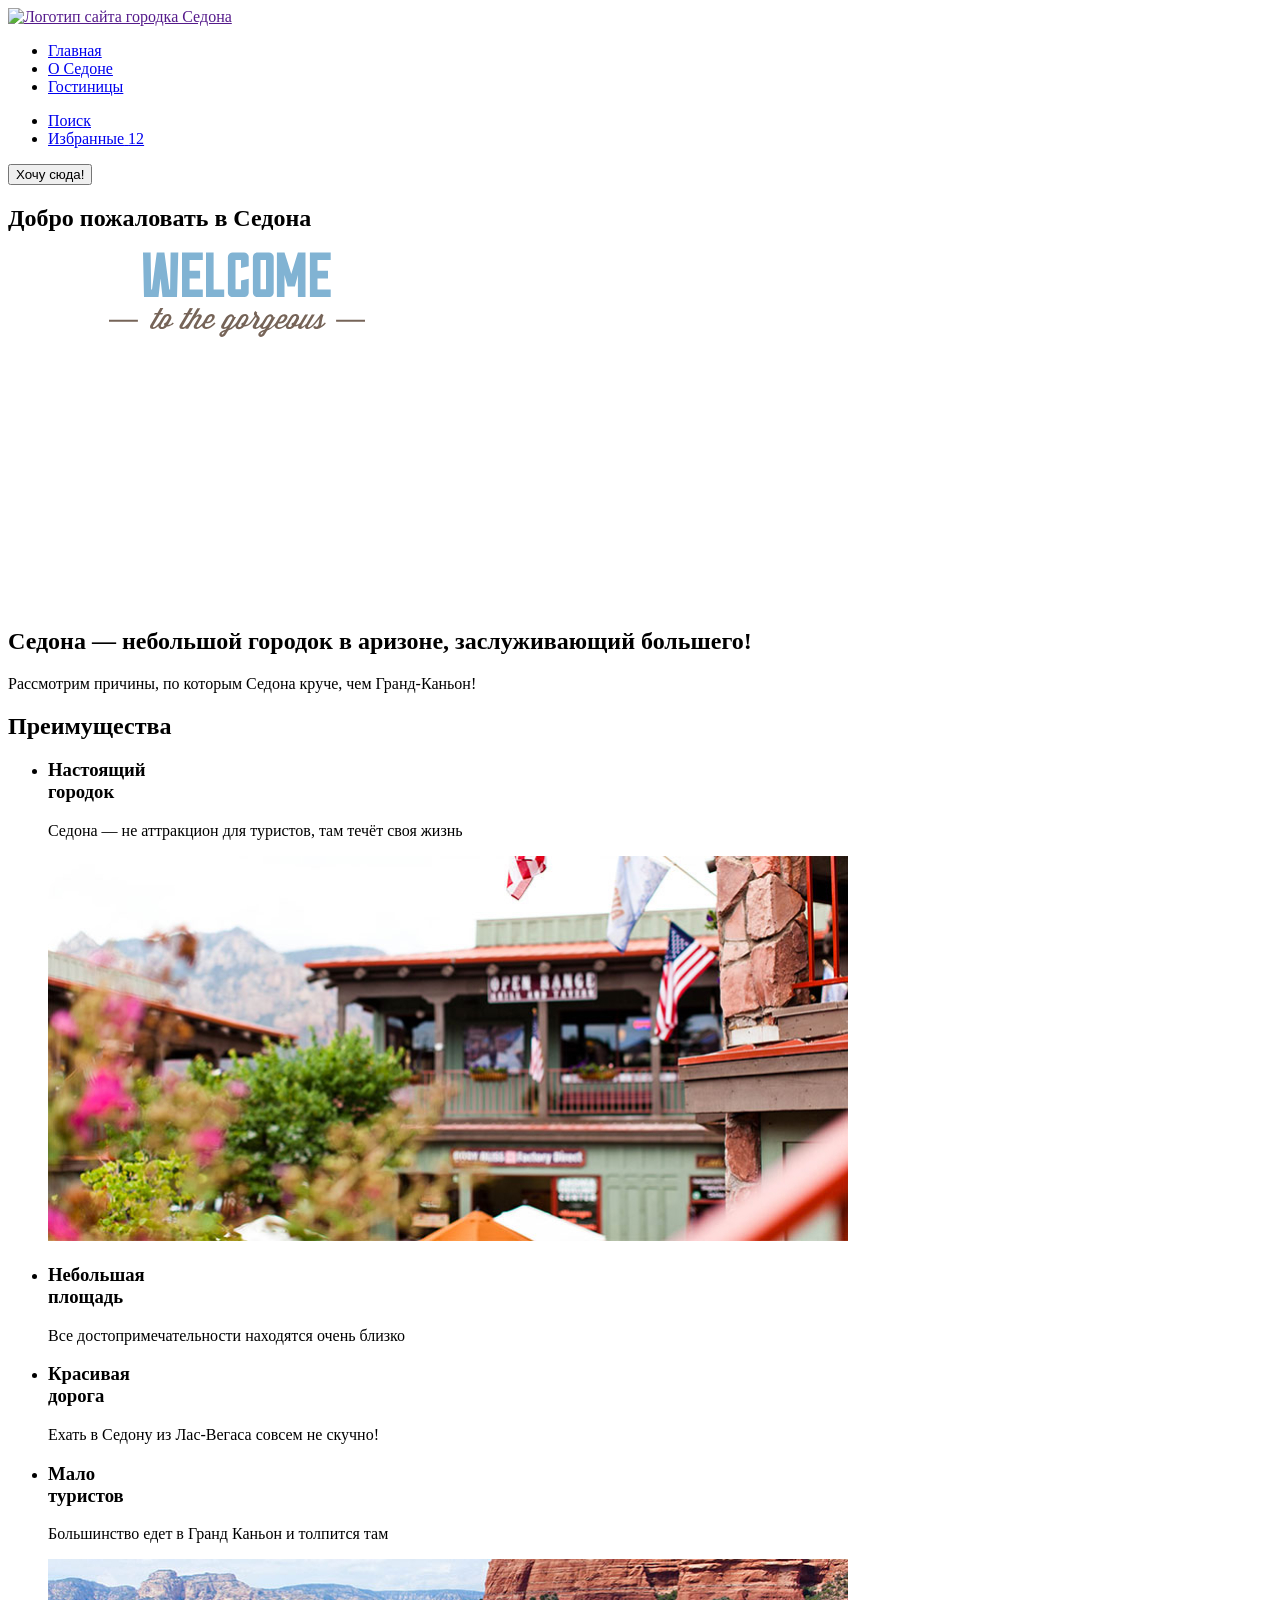
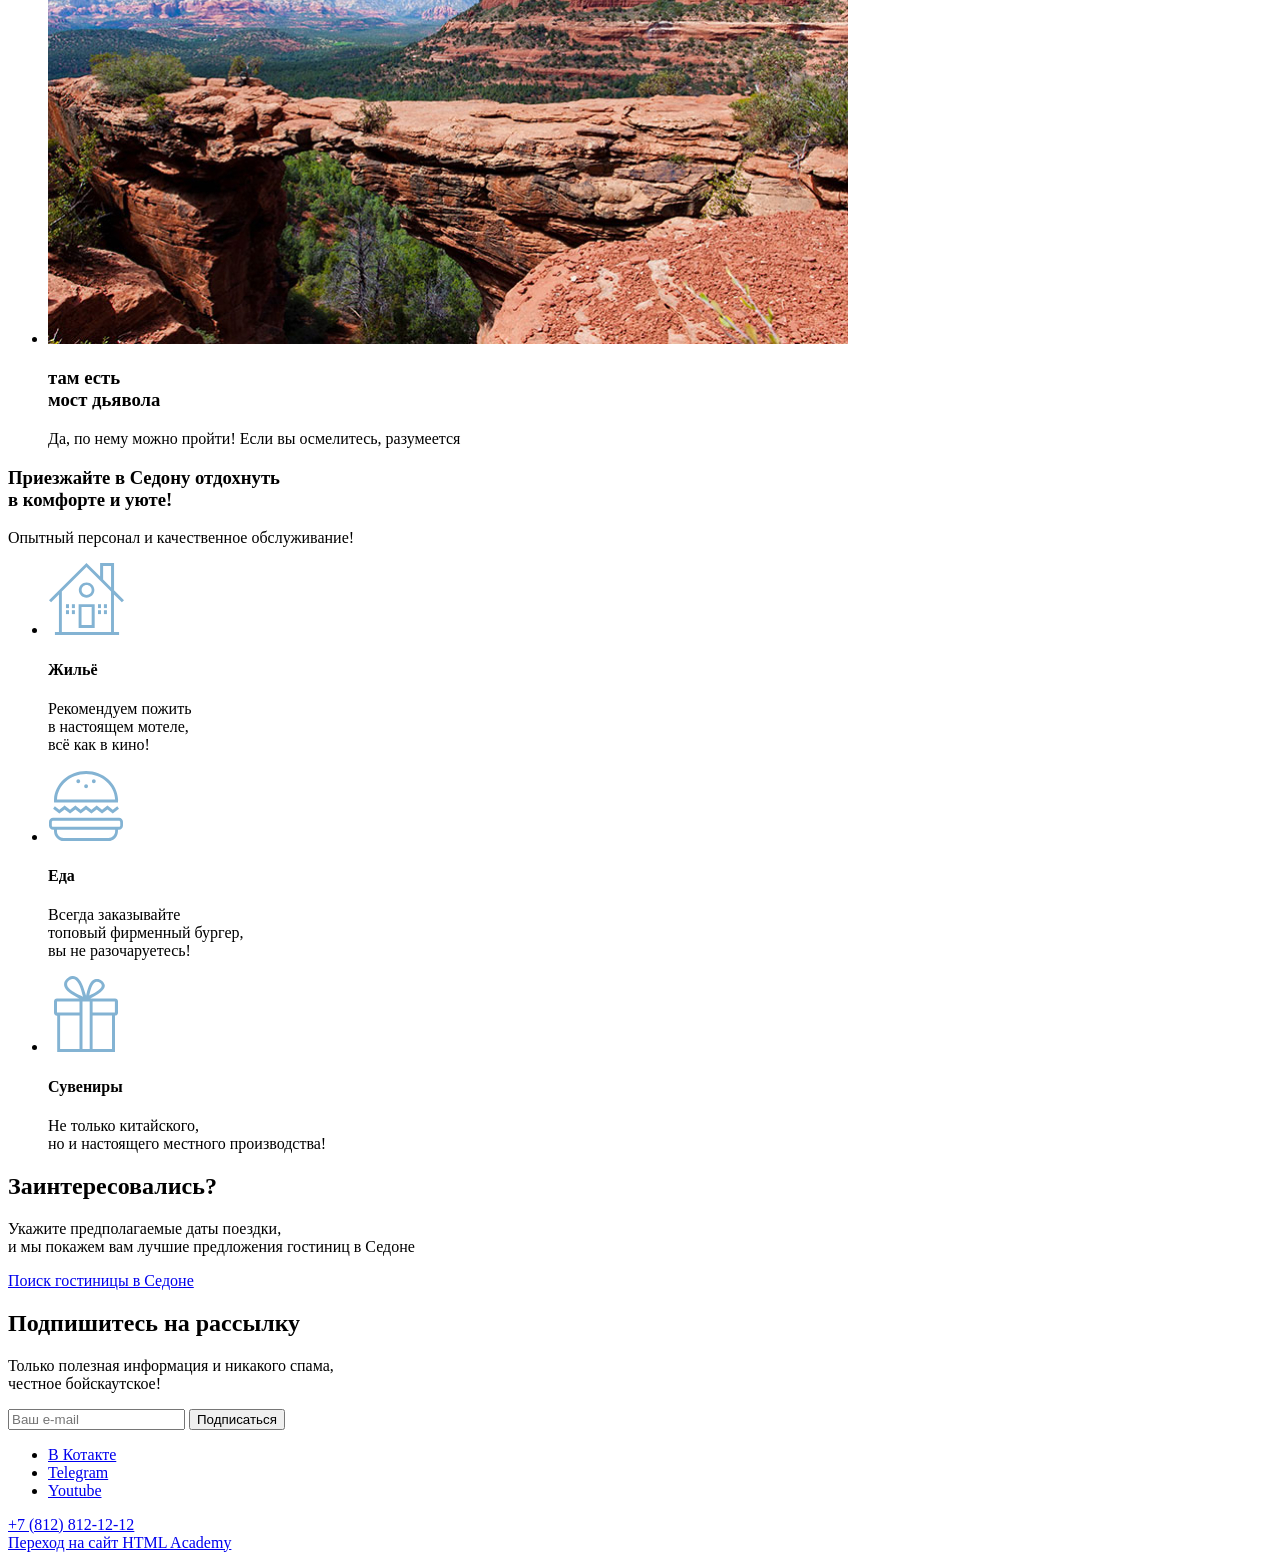
==== index.html @ 767f27ad "Добавление изображений" ====
<!DOCTYPE html>
<html lang="ru">
  <head>
    <meta charset="utf-8">
    <title>HTML Academy: Седона</title>
  </head>
  <body>
    <header class="page-header">
      <nav class="navigation">
        <a class="page-header-logo" href=""><img src="./index.html"  width="140" height="70" alt="Логотип сайта городка Седона"></a>
        <ul class="navigation-list">
          <li class="navigation-item"><a class="navigation-link navigation-link-current" href="./index.html">Главная</a></li>
          <li class="navigation-item"><a class="navigation-link" href="#">О Cедоне</a></li>
          <li class="navigation-item"><a class="navigation-link" href="./catalog.html">Гостиницы</a></li>
        </ul>
      </nav>
      <nav class="navigation_user">
        <ul class="navigation_user_list">
          <li class="navigation_user_item">
            <a class="navigation-link-user" href="#">
              <span class="visually-hidden">Поиск</span>
            </a>
          </li>
          <li class="navigation_user_item">
            <a class="navigation-link-user" href="#">
              <span class="visually-hidden">Избранные</span>
              <span class="favourite-number">12</span>
            </a>
          </li>
        </ul>
        <button class="button-desired" type="button">Хочу сюда!</button>
      </nav>
    </header>

    <main class="main-index">
      <section>
        <div class="hero">
          <h1 class="visually-hidden">Добро пожаловать в Седона</h1>
          <img class="logo" src="./images/svg/welcome.svg" width="458" height="352" alt="приветствие сайта Седона">
        </div>
        <div class="advantages-block">
          <h2 class="header-block">Седона — небольшой городок в аризоне, заслуживающий большего!</h2>
          <p class="description-block description-color">Рассмотрим причины, по которым Седона круче, чем Гранд-Каньон!</p>
        </div>
      </section>

      <section class="advantages">
        <h2 class="visually-hidden">Преимущества</h2>
        <ul class="advantages-list">
          <li class="advantages-item pictures">
            <div class="advantages-text">
              <h3 class="advantages-heading">Настоящий<br> городок</h3>
              <p class="description">Седона — не аттракцион для туристов, там течёт своя жизнь</p>
            </div>
            <img class="advantages-img" src="./images/streets.jpg" width="800" height="385" alt="Фото улицы города Седона">
          </li>
          <li class="advantages-item">
            <h3 class="advantages-heading">Небольшая<br> площадь</h3>
            <p class="description description-color">Все достопримечательности находятся очень близко</p>
          </li>
          <li class="advantages-item light-blue">
            <h3 class="advantages-heading">Красивая<br> дорога</h3>
            <p class="description description-color">Ехать в Седону из Лас-Вегаса совсем не скучно!</p>
          </li>
          <li class="advantages-item">
            <h3 class="advantages-heading">Мало <br>туристов</h3>
            <p class="description description-color">Большинство едет в Гранд Каньон и толпится там</p>
          </li>
          <li class="advantages-item pictures">
            <img class = "advantages-img" src="./images/devil's_Bridge.jpg" width="800" height="385" alt="Фото вида природы">
            <div class="advantages-text">
              <h3 class="advantages-heading">там есть<br> мост дьявола</h3>
              <p class="description">Да, по нему можно пройти! Если вы осмелитесь, разумеется</p>
            </div>
          </li>
        </ul>
      </section>

      <section class="advantages-welcome">
        <h3 class="header-block-two">Приезжайте в Cедону отдохнуть<br> в комфорте и уюте!</h3>
        <p class="description-block">Опытный персонал и качественное обслуживание!</p>
      </section>

      <section class="service">
        <ul class="service-list">
          <li class="service-item light-blue">
            <div class="service-block">
              <img src="images/svg/house.svg" alt="Иконка дома">
              <h4 class="service-heading">Жильё</h4>
              <p class="description">Рекомендуем пожить<br> в настоящем мотеле,<br> всё как в кино!</p>
            </div>
            </li>
          <li class="service-item">
            <div class="service-block">
              <img src="images/svg/food.svg" alt="Иконка пищи">
              <h4 class="service-heading">Еда</h4>
              <p class="description">Всегда заказывайте<br> топовый фирменный бургер,<br> вы не разочаруетесь!</p>
            </div>
          </li>
          <li class="service-item light-blue">
            <div class="service-block">
              <img src="images/svg/gift.svg" alt="Иконка сувениров">
              <h4 class="service-heading">Сувениры</h4>
              <p class="description">Не только китайского,<br> но и настоящего местного производства!</p>
            </div>
          </li>
        </ul>
      </section>

      <section class="interested">
        <h2 class="header-block-two">Заинтересовались?</h2>
        <p class="description-block">Укажите предполагаемые даты поездки,<br> и мы покажем вам лучшие предложения гостиниц в
          Седоне</p>
        <a class="button-search" href="#">Поиск гостиницы в Седоне</a>
      </section>

      <section class="subscribe sub-img">
        <div class="subscribe-block">
          <h2 class="header-block-two">Подпишитесь на рассылку</h2>
          <p class="description-block">Только полезная информация и никакого спама,<br> честное бойскаутское!</p>
          <form class="subscribe-form" action="#" method="post">
            <input class="subscribe-field" type="email" placeholder="Ваш e-mail">
            <button class="subscribe-button" type="submit">Подписаться</button>
          </form>
        </div>
      </section>
    </main>

    <footer class="main-footer">
      <div class="social-container">
        <ul class="social-list">
          <li class="social-item">
            <a class="social-link" href="https://vk.com/htmlacademy" target="_blank"
              title="Группа вконтакте htmlacademy">
              <span class="visually-hidden">В Котакте</span>
              <!-- <img src="./images/svg/social-vk.svg" alt="vk-icon"> -->
            </a>
          </li>

          <li class="social-item">
            <a class="social-link" href="https://t.me/htmlacademy " target="_blank" title="Телеграм канал htmlacademy">
              <span class="visually-hidden">Telegram</span>
              <!-- <img src="./images/svg/social-telegram.svg" alt="tg-icon"> -->
            </a>
          </li>

          <li class="social-item">
            <a class="social-link" href="https://www.youtube.com/user/htmlacademyru" target="_blank"
              title="Ютуб канал htmlacademy">
              <span class="visually-hidden">Youtube</span>
              <!-- <img src="./images/svg/social-youtube.svg" alt="yt-icon"> -->
            </a>
          </li>
        </ul>

        <div class="footer-contact-number">
          <a href="tel:88128121212" class="footer-number">+7 (812) 812-12-12</a>
        </div>

        <div class="footer-contact-logo">
          <a class="page-footer-contact-logo-htmlacademy" href="https://htmlacademy.ru/">
            <!-- <img class="contact-logo" src="./images/svg/htmlacademy.svg" width="115" height="33" alt="Логотип htmlacademy"> -->
            <span class="visually-hidden">Переход на сайт HTML Academy</span>
          </a>
        </div>
      </div>
    </footer>

  </body>
</html>
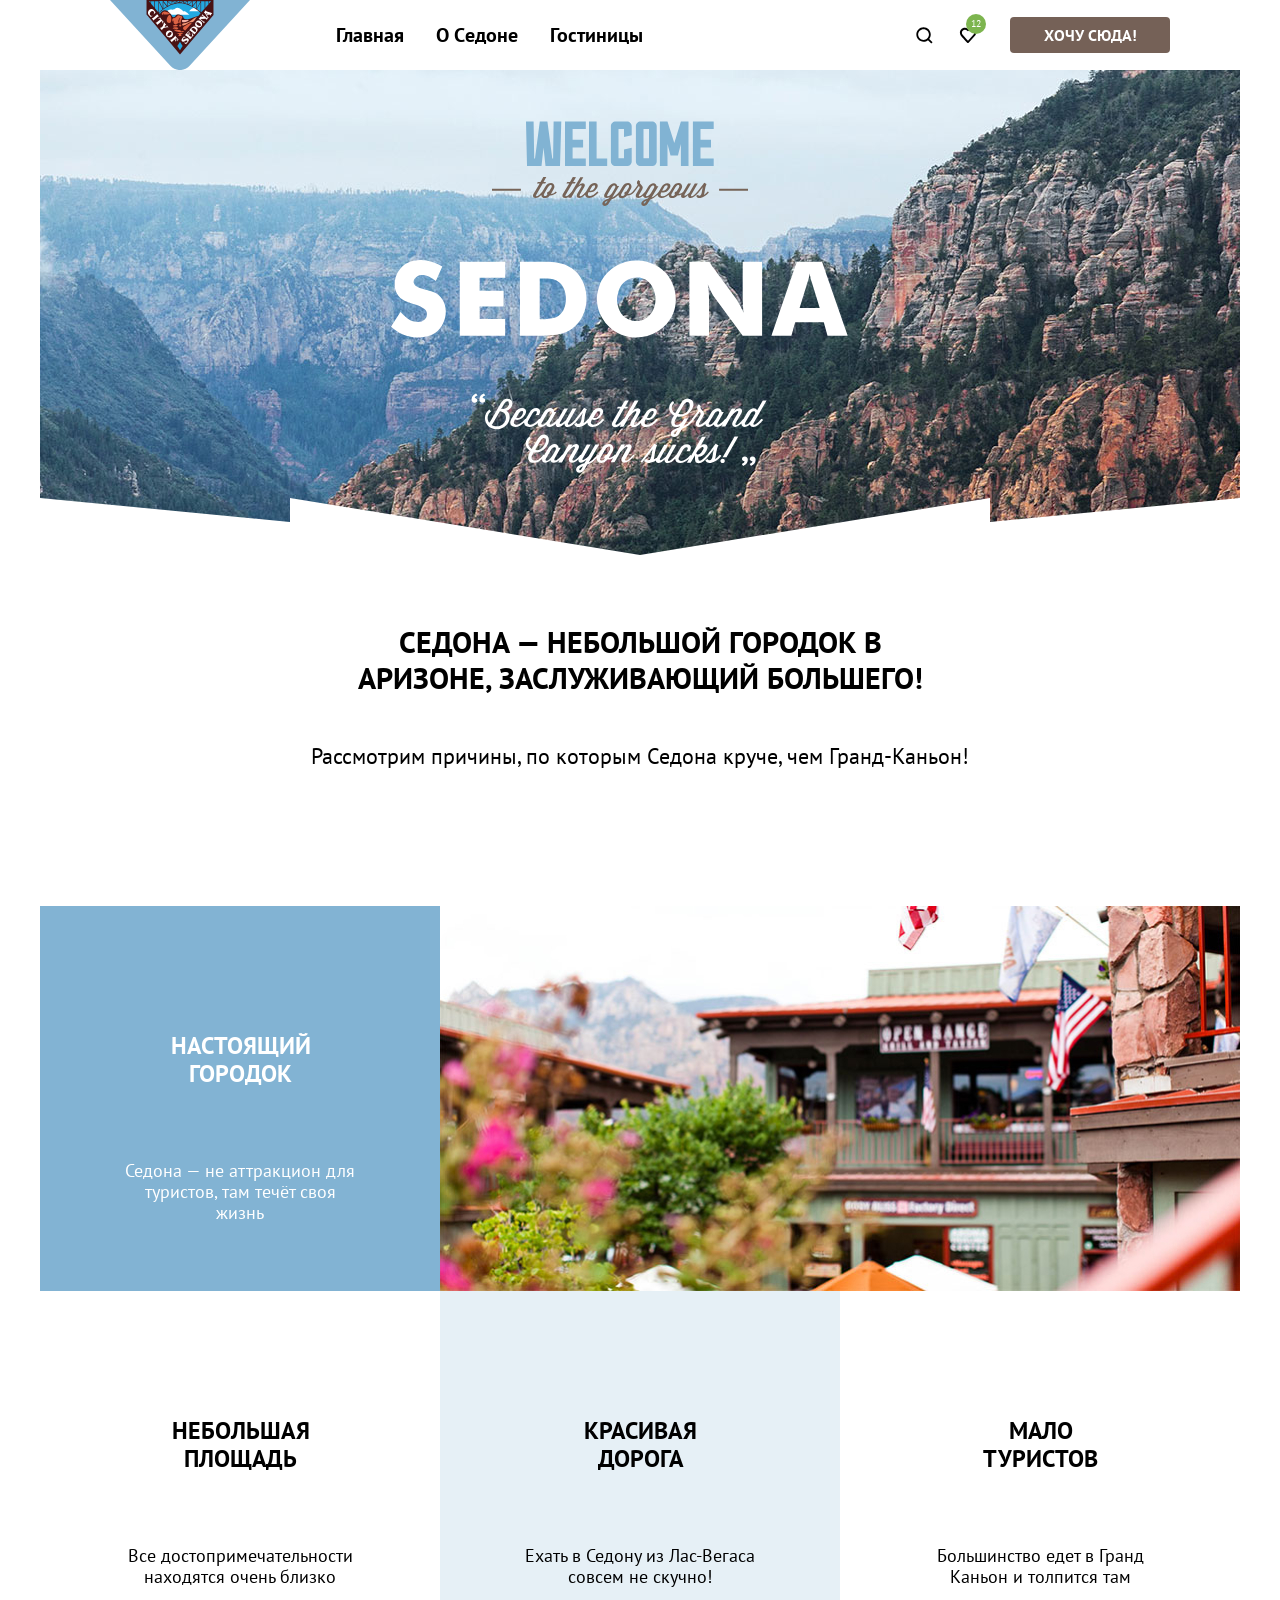
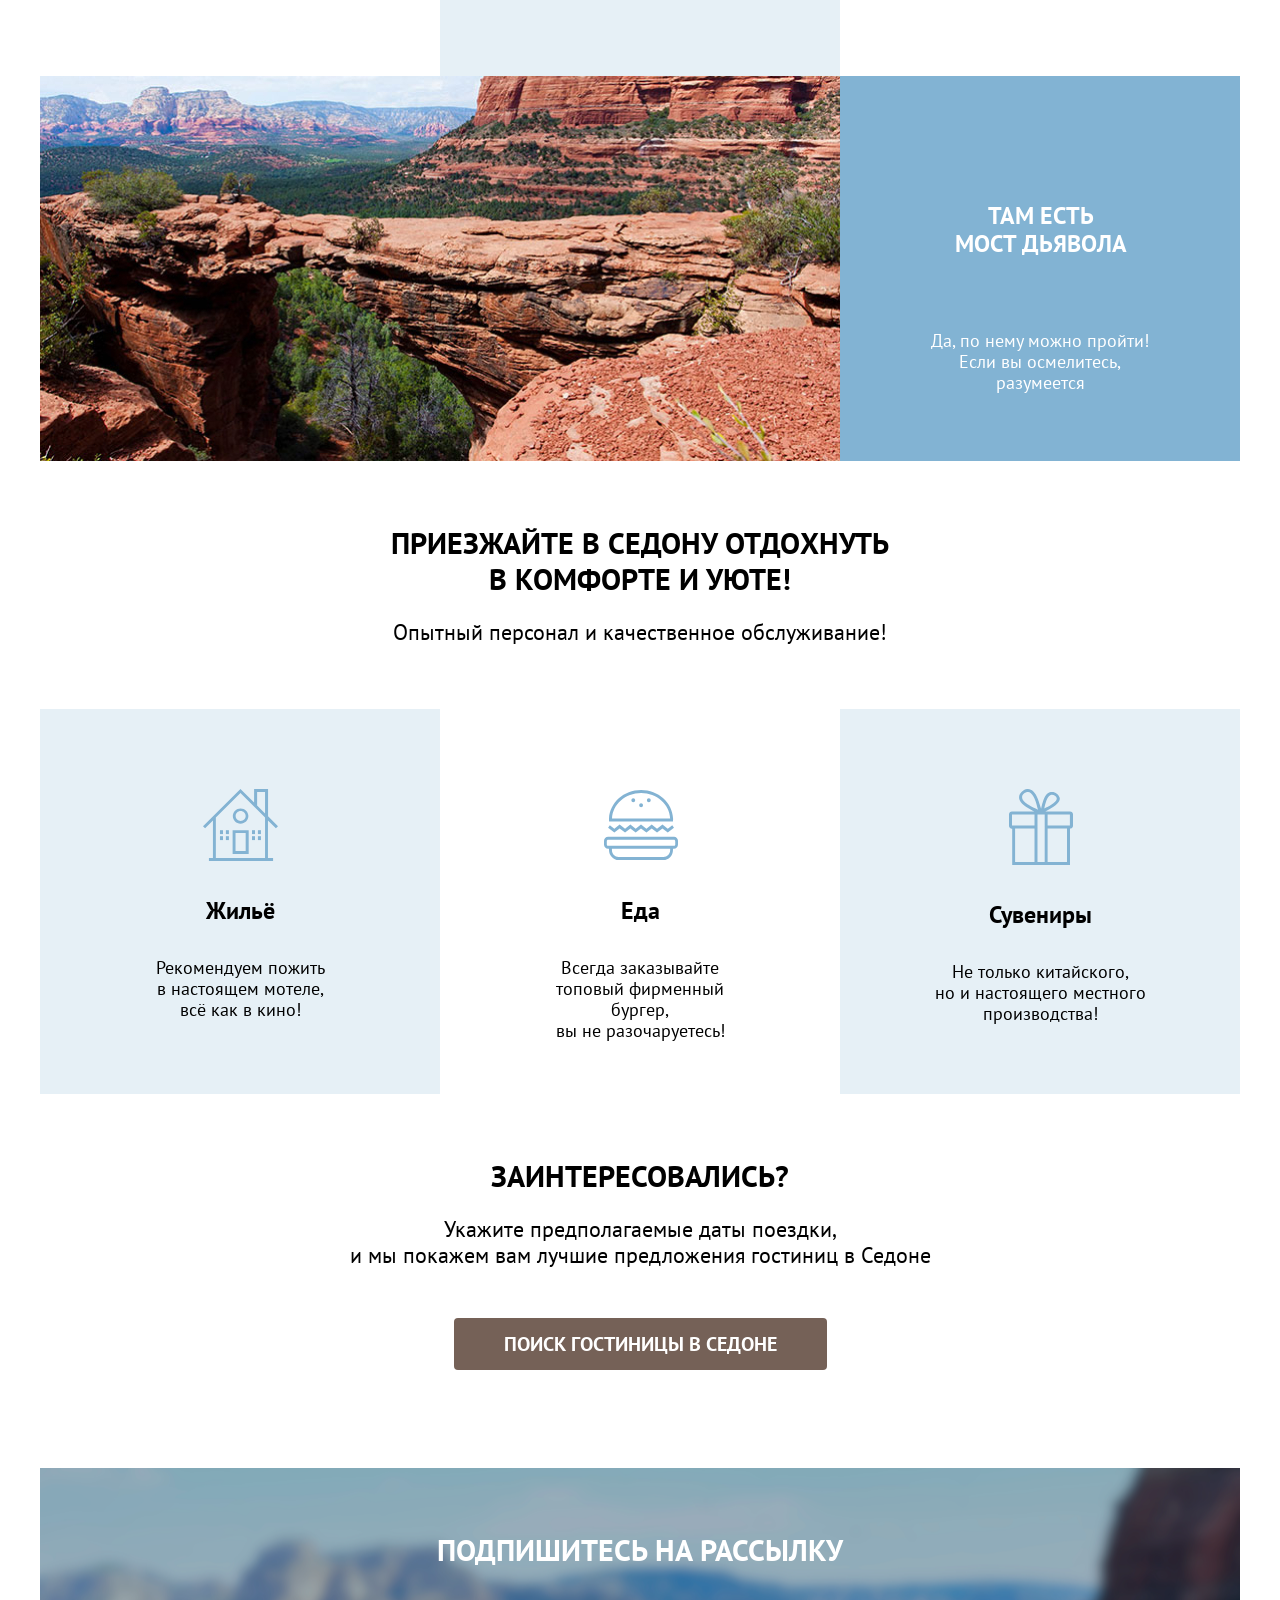
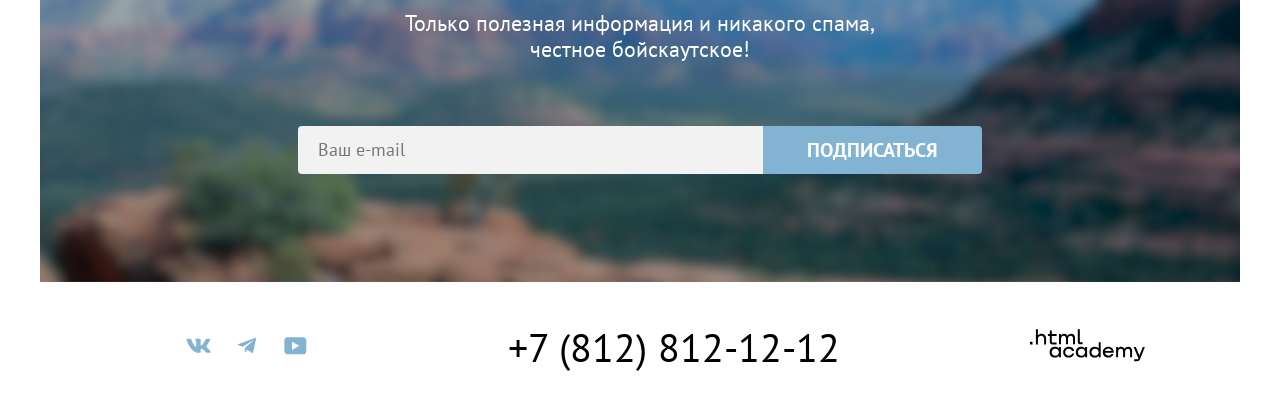
==== commit ba096920: "Стилизация главной страницы" ====
--- a/index.html
+++ b/index.html
@@ -3,11 +3,12 @@
   <head>
     <meta charset="utf-8">
     <title>HTML Academy: Седона</title>
+    <link rel="stylesheet" href="./styles/style.css">
   </head>
   <body>
     <header class="page-header">
       <nav class="navigation">
-        <a class="page-header-logo" href=""><img src="./index.html"  width="140" height="70" alt="Логотип сайта городка Седона"></a>
+        <a class="page-header-logo" href="./index.html"><img src="./images/svg/logo.svg"  width="140" height="70" alt="Логотип сайта городка Седона"></a>
         <ul class="navigation-list">
           <li class="navigation-item"><a class="navigation-link navigation-link-current" href="./index.html">Главная</a></li>
           <li class="navigation-item"><a class="navigation-link" href="#">О Cедоне</a></li>
@@ -15,14 +16,14 @@
         </ul>
       </nav>
       <nav class="navigation_user">
-        <ul class="navigation_user_list">
+        <ul class="navigation-list">
           <li class="navigation_user_item">
-            <a class="navigation-link-user" href="#">
+            <a class="navigation-link-user search-icon" href="#">
               <span class="visually-hidden">Поиск</span>
             </a>
           </li>
           <li class="navigation_user_item">
-            <a class="navigation-link-user" href="#">
+            <a class="navigation-link-user favourite-icon" href="#">
               <span class="visually-hidden">Избранные</span>
               <span class="favourite-number">12</span>
             </a>
@@ -47,25 +48,36 @@
       <section class="advantages">
         <h2 class="visually-hidden">Преимущества</h2>
         <ul class="advantages-list">
-          <li class="advantages-item pictures">
-            <div class="advantages-text">
+          <li class="advantages-item ">
+            <div class="advantages-text pictures">
               <h3 class="advantages-heading">Настоящий<br> городок</h3>
+              <!-- <img src="./images/svg/dash.svg" width="60" height="2" alt="Черточка"> -->
               <p class="description">Седона — не аттракцион для туристов, там течёт своя жизнь</p>
             </div>
             <img class="advantages-img" src="./images/streets.jpg" width="800" height="385" alt="Фото улицы города Седона">
           </li>
+
           <li class="advantages-item">
-            <h3 class="advantages-heading">Небольшая<br> площадь</h3>
-            <p class="description description-color">Все достопримечательности находятся очень близко</p>
+            <div class="advantages-text">
+              <h3 class="advantages-heading">Небольшая<br> площадь</h3>
+              <p class="description description-color">Все достопримечательности находятся очень близко</p>
+            </div>
           </li>
+
           <li class="advantages-item light-blue">
-            <h3 class="advantages-heading">Красивая<br> дорога</h3>
-            <p class="description description-color">Ехать в Седону из Лас-Вегаса совсем не скучно!</p>
+            <div class="advantages-text">
+              <h3 class="advantages-heading">Красивая<br> дорога</h3>
+              <p class="description description-color">Ехать в Седону из Лас-Вегаса совсем не скучно!</p>
+            </div>
           </li>
+
           <li class="advantages-item">
-            <h3 class="advantages-heading">Мало <br>туристов</h3>
-            <p class="description description-color">Большинство едет в Гранд Каньон и толпится там</p>
+            <div class="advantages-text">
+              <h3 class="advantages-heading">Мало <br>туристов</h3>
+              <p class="description description-color">Большинство едет в Гранд Каньон и толпится там</p>
+            </div>
           </li>
+
           <li class="advantages-item pictures">
             <img class = "advantages-img" src="./images/devil's_Bridge.jpg" width="800" height="385" alt="Фото вида природы">
             <div class="advantages-text">
@@ -73,6 +85,7 @@
               <p class="description">Да, по нему можно пройти! Если вы осмелитесь, разумеется</p>
             </div>
           </li>
+
         </ul>
       </section>
 
@@ -111,7 +124,7 @@
         <h2 class="header-block-two">Заинтересовались?</h2>
         <p class="description-block">Укажите предполагаемые даты поездки,<br> и мы покажем вам лучшие предложения гостиниц в
           Седоне</p>
-        <a class="button-search" href="#">Поиск гостиницы в Седоне</a>
+        <a class="button-search" href="">Поиск гостиницы в Седоне</a>
       </section>
 
       <section class="subscribe sub-img">
@@ -126,21 +139,21 @@
       </section>
     </main>
 
-    <footer class="main-footer">
+    <footer class="footer">
       <div class="social-container">
         <ul class="social-list">
           <li class="social-item">
             <a class="social-link" href="https://vk.com/htmlacademy" target="_blank"
               title="Группа вконтакте htmlacademy">
               <span class="visually-hidden">В Котакте</span>
-              <!-- <img src="./images/svg/social-vk.svg" alt="vk-icon"> -->
+              <img src="./images/svg/social-vk.svg" alt="vk-icon">
             </a>
           </li>
 
           <li class="social-item">
             <a class="social-link" href="https://t.me/htmlacademy " target="_blank" title="Телеграм канал htmlacademy">
               <span class="visually-hidden">Telegram</span>
-              <!-- <img src="./images/svg/social-telegram.svg" alt="tg-icon"> -->
+              <img src="./images/svg/social-telegram.svg" alt="tg-icon">
             </a>
           </li>
 
@@ -148,7 +161,7 @@
             <a class="social-link" href="https://www.youtube.com/user/htmlacademyru" target="_blank"
               title="Ютуб канал htmlacademy">
               <span class="visually-hidden">Youtube</span>
-              <!-- <img src="./images/svg/social-youtube.svg" alt="yt-icon"> -->
+              <img src="./images/svg/social-youtube.svg" alt="yt-icon">
             </a>
           </li>
         </ul>
@@ -159,7 +172,7 @@
 
         <div class="footer-contact-logo">
           <a class="page-footer-contact-logo-htmlacademy" href="https://htmlacademy.ru/">
-            <!-- <img class="contact-logo" src="./images/svg/htmlacademy.svg" width="115" height="33" alt="Логотип htmlacademy"> -->
+            <img class="contact-logo" src="./images/svg/htmlacademy.svg" width="115" height="33" alt="Логотип htmlacademy">
             <span class="visually-hidden">Переход на сайт HTML Academy</span>
           </a>
         </div>
--- a/styles/style.css
+++ b/styles/style.css
@@ -0,0 +1,363 @@
+@font-face {
+  font-family: "PT Sans";
+  font-weight: 400;
+  font-style: normal;
+  src: url("../fonts/ptsans-400.woff2") format("woff2");
+  font-display: swap;
+}
+@font-face {
+  font-family: "PT Sans";
+  font-weight: 700;
+  font-style: normal;
+  src: url("../fonts/ptsans-700.woff2") format("woff2");
+  font-display: swap;
+}
+
+body {
+  width: 1200px;
+  min-height: 100%;
+  font-family: "PT Sans", sans-serif;
+  font-weight: 400;
+  font-size: 18px;
+  line-height: 21px;
+  background-color: #ffffff;
+  color: #000000;
+  margin: 0 auto;
+}
+
+.visually-hidden {
+  display: none;
+}
+
+/* Шапка */
+.page-header {
+  display: flex;
+  justify-content:space-between;
+  width: 1060px;
+  height: 70px;
+  margin: 0 auto;
+}
+
+.navigation {
+  display: flex;
+  gap: 30px;
+}
+
+.navigation-list {
+  list-style: none;
+  display: flex;
+  align-items: center;
+}
+
+.navigation-link {
+  text-decoration: none;
+  font-weight: 700;
+  font-size: 20px;
+  line-height: 24px;
+  padding: 20px 16px;
+  color: rgba(0, 0, 0, 1);
+  cursor: pointer;
+}
+
+.navigation_user {
+  display: flex;
+  align-items: center;
+}
+
+.navigation-link-user {
+  text-decoration: none;
+  position: relative;
+  min-height: 64px;
+  width: 44px;
+  height: 64px;
+  background-size: 18px 18px;
+  background-repeat: no-repeat;
+  background-position: center;
+}
+
+.search-icon {
+  background-image: url("../images/svg/search.svg");
+  display: block;
+}
+
+.favourite-icon {
+  background-image: url("../images/svg/heart.svg");
+  display: block;
+  margin-right: 20px;
+}
+
+.favourite-number {
+  position: absolute;
+  left: 20px;
+  top: 11px;
+  padding: 5px;
+  font-weight: 400;
+  font-size: 10px;
+  font-style: normal;
+  line-height: 10px;
+  color: #ffffff;
+  background-color: #7db54f;
+  border-radius: 10px;
+}
+
+.button-desired {
+  text-align: center;
+  font-family: PT Sans;
+  font-size: 16px;
+  font-style: normal;
+  font-weight: 700;
+  line-height: 20px;
+  text-transform: uppercase;
+  background: rgba(117, 97, 87, 1);
+  color: #ffffff;
+  border: none;
+  border-radius: 4px;
+  width: 160px;
+  height: 36px;
+}
+/* Приветствие */
+.hero {
+  width: 1200px;
+  height: 485px;
+  margin: 0 auto;
+  background-color: #f3b3d3;
+  background-image: url(../images/svg/divider.svg) ,url(../images/Виднагоры.jpg);
+  background-repeat: no-repeat;
+  background-position: bottom center;
+  background-size: contain cover;
+}
+
+.logo {
+  padding: 51px 351px;
+}
+
+.advantages-block {
+  display: flex;
+  flex-direction: column;
+  width: 1200px;
+  height: 192px;
+  gap: 25px;
+  padding: 69px 0;
+  margin: 0 auto;
+  text-align: center;
+  margin-bottom: 21px;
+}
+
+.header-block {
+  font-weight: 700;
+  font-size: 30px;
+  line-height: 36px;
+  text-transform: uppercase;
+  width: 620px;
+  margin: 0 auto;
+}
+
+.description-block {
+  font-weight: 400;
+  font-size: 22px;
+  line-height: 25px;
+  text-transform: none;
+}
+
+/* Преимущества */
+.advantages-list {
+  list-style-type: none;
+  display: flex;
+  flex-wrap: wrap;
+  width: 1200px;
+  margin: 0 auto;
+  padding-inline-start: 0;
+}
+
+.advantages-item{
+  display: flex;
+}
+
+.advantages-text {
+  display: flex;
+  flex-direction: column;
+  padding: 102px 85px;
+  gap: 30px;
+  width: 230px;
+  height: 181px;
+}
+
+.advantages-heading {
+  font-weight: 700;
+  font-size: 24px;
+  line-height: 28px;
+  text-transform: uppercase;
+  width: 175px;
+  height: 56px;
+  padding: 0 28px;
+  text-align: center;
+}
+
+.description {
+  font-weight: 400;
+  font-size: 18px;
+  line-height: 21px;
+  text-align: center;
+}
+
+.pictures {
+  background-color: #82B3D3;
+  color: white;
+}
+
+.light-blue {
+  background-color: rgba(131, 179, 211, 0.2);
+}
+
+/* Приглашение */
+
+
+.header-block-two {
+  font-weight: 700;
+  font-size: 30px;
+  line-height: 36px;
+  text-transform: uppercase;
+  margin-top: 64px;
+  margin-bottom: 20px;
+  text-align: center;
+}
+
+.description-block {
+  font-weight: 400;
+  font-size: 22px;
+  line-height: 26px;
+  margin-bottom: 64px;
+  text-align: center;
+}
+
+/* Сервис */
+
+.service-list {
+  list-style: none;
+  display: flex;
+  padding: 0;
+}
+
+.service-item {
+  width: 400px;
+  height: 385px;
+  text-align: center;
+}
+
+.service-block {
+  padding: 80px 85px;
+}
+
+.service-heading {
+  font-weight: 700;
+  font-size: 24px;
+  line-height: 28px;
+  color: rgba(0, 0, 0, 1);
+}
+
+.interested {
+  text-align: center;
+  height: 214px;
+  margin-bottom: 96px;
+}
+
+.button-search {
+  text-decoration: none;
+  padding: 13px 50px;
+  font-family: "PT Sans", sans-serif;
+  font-weight: 700;
+  font-size: 20px;
+  line-height: 24px;
+  background: rgba(117, 97, 87, 1);
+  color: white;
+  text-transform: uppercase;
+  border: none;
+  border-radius: 4px;
+}
+
+/* Подписка */
+
+.subscribe {
+  height: 414px;
+  text-align: center;
+}
+
+.sub-img {
+  background-color: #82b3d3;
+  background-image: url("../images/subscribe.png");
+  background-repeat: no-repeat;
+  background-position: center;
+  background-size: cover;
+  color: #ffffff;
+}
+
+.subscribe-block {
+  display: flex;
+  flex-direction: column;
+  align-items: center;
+}
+
+.subscribe-form {
+  width: 684px;
+  display: flex;
+}
+
+.subscribe-field {
+  font-family: "PT Sans", sans-serif;
+  font-style: normal;
+  font-weight: 400;
+  font-size: 18px;
+  line-height: 24px;
+  color: #000000;
+  padding: 12px 20px;
+  width: 452px;
+  max-height: 52px;
+  background-color: #f2f2f2;
+  border-radius: 4px 0 0 4px;
+  border: none;
+}
+
+.subscribe-button {
+  text-align: center;
+  font-family: PT Sans;
+  font-size: 20px;
+  line-height: 36px;
+  font-weight: 700;
+  width: 232px;
+  text-transform: uppercase;
+  color: #fff;
+  background-color: #82B3D3;
+  border: none;
+  border-radius: 0 4px 4px 0;
+}
+
+/* Футер */
+.footer {
+  width: 1200px;
+  padding: 40px 0 30px 0;
+}
+
+.social-container {
+  display: flex;
+  justify-content: space-around;
+  align-items: center;
+  height: 50px;
+}
+
+.social-list {
+  display: flex;
+  align-items: center;
+  list-style: none;
+}
+
+.footer-contact-number {
+
+}
+
+.footer-number {
+  font-size: 40px;
+  line-height: 40px;
+  text-align: center;
+  text-decoration: none;
+  color: inherit;
+}
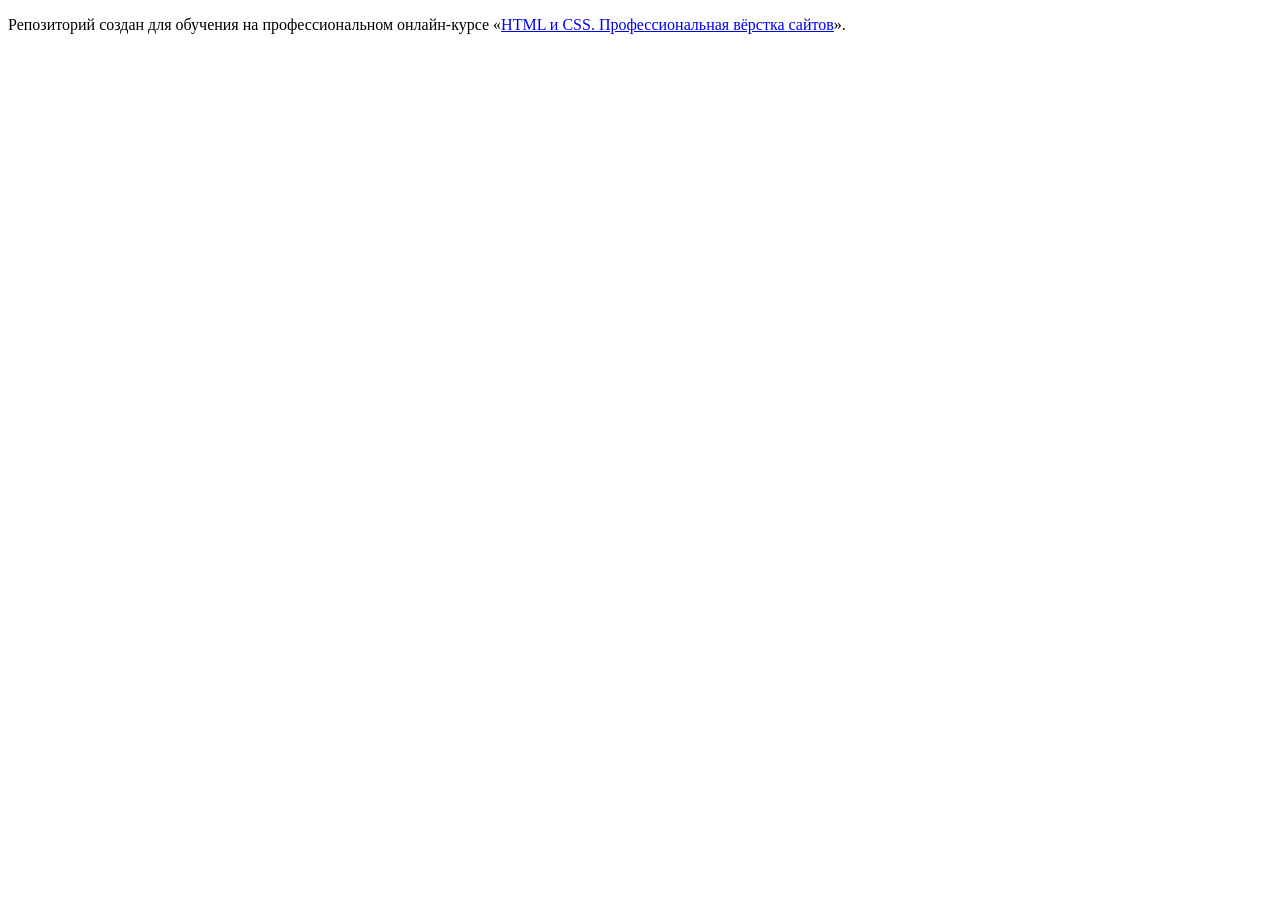
==== commit 703411d9: "Init" ====
--- a/index.html
+++ b/index.html
@@ -2,182 +2,11 @@
 <html lang="ru">
   <head>
     <meta charset="utf-8">
-    <title>HTML Academy: Седона</title>
-    <link rel="stylesheet" href="./styles/style.css">
+    <title>HTML Academy: {{projectTitle}}</title>
   </head>
   <body>
-    <header class="page-header">
-      <nav class="navigation">
-        <a class="page-header-logo" href="./index.html"><img src="./images/svg/logo.svg"  width="140" height="70" alt="Логотип сайта городка Седона"></a>
-        <ul class="navigation-list">
-          <li class="navigation-item"><a class="navigation-link navigation-link-current" href="./index.html">Главная</a></li>
-          <li class="navigation-item"><a class="navigation-link" href="#">О Cедоне</a></li>
-          <li class="navigation-item"><a class="navigation-link" href="./catalog.html">Гостиницы</a></li>
-        </ul>
-      </nav>
-      <nav class="navigation_user">
-        <ul class="navigation-list">
-          <li class="navigation_user_item">
-            <a class="navigation-link-user search-icon" href="#">
-              <span class="visually-hidden">Поиск</span>
-            </a>
-          </li>
-          <li class="navigation_user_item">
-            <a class="navigation-link-user favourite-icon" href="#">
-              <span class="visually-hidden">Избранные</span>
-              <span class="favourite-number">12</span>
-            </a>
-          </li>
-        </ul>
-        <button class="button-desired" type="button">Хочу сюда!</button>
-      </nav>
-    </header>
 
-    <main class="main-index">
-      <section>
-        <div class="hero">
-          <h1 class="visually-hidden">Добро пожаловать в Седона</h1>
-          <img class="logo" src="./images/svg/welcome.svg" width="458" height="352" alt="приветствие сайта Седона">
-        </div>
-        <div class="advantages-block">
-          <h2 class="header-block">Седона — небольшой городок в аризоне, заслуживающий большего!</h2>
-          <p class="description-block description-color">Рассмотрим причины, по которым Седона круче, чем Гранд-Каньон!</p>
-        </div>
-      </section>
-
-      <section class="advantages">
-        <h2 class="visually-hidden">Преимущества</h2>
-        <ul class="advantages-list">
-          <li class="advantages-item ">
-            <div class="advantages-text pictures">
-              <h3 class="advantages-heading">Настоящий<br> городок</h3>
-              <!-- <img src="./images/svg/dash.svg" width="60" height="2" alt="Черточка"> -->
-              <p class="description">Седона — не аттракцион для туристов, там течёт своя жизнь</p>
-            </div>
-            <img class="advantages-img" src="./images/streets.jpg" width="800" height="385" alt="Фото улицы города Седона">
-          </li>
-
-          <li class="advantages-item">
-            <div class="advantages-text">
-              <h3 class="advantages-heading">Небольшая<br> площадь</h3>
-              <p class="description description-color">Все достопримечательности находятся очень близко</p>
-            </div>
-          </li>
-
-          <li class="advantages-item light-blue">
-            <div class="advantages-text">
-              <h3 class="advantages-heading">Красивая<br> дорога</h3>
-              <p class="description description-color">Ехать в Седону из Лас-Вегаса совсем не скучно!</p>
-            </div>
-          </li>
-
-          <li class="advantages-item">
-            <div class="advantages-text">
-              <h3 class="advantages-heading">Мало <br>туристов</h3>
-              <p class="description description-color">Большинство едет в Гранд Каньон и толпится там</p>
-            </div>
-          </li>
-
-          <li class="advantages-item pictures">
-            <img class = "advantages-img" src="./images/devil's_Bridge.jpg" width="800" height="385" alt="Фото вида природы">
-            <div class="advantages-text">
-              <h3 class="advantages-heading">там есть<br> мост дьявола</h3>
-              <p class="description">Да, по нему можно пройти! Если вы осмелитесь, разумеется</p>
-            </div>
-          </li>
-
-        </ul>
-      </section>
-
-      <section class="advantages-welcome">
-        <h3 class="header-block-two">Приезжайте в Cедону отдохнуть<br> в комфорте и уюте!</h3>
-        <p class="description-block">Опытный персонал и качественное обслуживание!</p>
-      </section>
-
-      <section class="service">
-        <ul class="service-list">
-          <li class="service-item light-blue">
-            <div class="service-block">
-              <img src="images/svg/house.svg" alt="Иконка дома">
-              <h4 class="service-heading">Жильё</h4>
-              <p class="description">Рекомендуем пожить<br> в настоящем мотеле,<br> всё как в кино!</p>
-            </div>
-            </li>
-          <li class="service-item">
-            <div class="service-block">
-              <img src="images/svg/food.svg" alt="Иконка пищи">
-              <h4 class="service-heading">Еда</h4>
-              <p class="description">Всегда заказывайте<br> топовый фирменный бургер,<br> вы не разочаруетесь!</p>
-            </div>
-          </li>
-          <li class="service-item light-blue">
-            <div class="service-block">
-              <img src="images/svg/gift.svg" alt="Иконка сувениров">
-              <h4 class="service-heading">Сувениры</h4>
-              <p class="description">Не только китайского,<br> но и настоящего местного производства!</p>
-            </div>
-          </li>
-        </ul>
-      </section>
-
-      <section class="interested">
-        <h2 class="header-block-two">Заинтересовались?</h2>
-        <p class="description-block">Укажите предполагаемые даты поездки,<br> и мы покажем вам лучшие предложения гостиниц в
-          Седоне</p>
-        <a class="button-search" href="">Поиск гостиницы в Седоне</a>
-      </section>
-
-      <section class="subscribe sub-img">
-        <div class="subscribe-block">
-          <h2 class="header-block-two">Подпишитесь на рассылку</h2>
-          <p class="description-block">Только полезная информация и никакого спама,<br> честное бойскаутское!</p>
-          <form class="subscribe-form" action="#" method="post">
-            <input class="subscribe-field" type="email" placeholder="Ваш e-mail">
-            <button class="subscribe-button" type="submit">Подписаться</button>
-          </form>
-        </div>
-      </section>
-    </main>
-
-    <footer class="footer">
-      <div class="social-container">
-        <ul class="social-list">
-          <li class="social-item">
-            <a class="social-link" href="https://vk.com/htmlacademy" target="_blank"
-              title="Группа вконтакте htmlacademy">
-              <span class="visually-hidden">В Котакте</span>
-              <img src="./images/svg/social-vk.svg" alt="vk-icon">
-            </a>
-          </li>
-
-          <li class="social-item">
-            <a class="social-link" href="https://t.me/htmlacademy " target="_blank" title="Телеграм канал htmlacademy">
-              <span class="visually-hidden">Telegram</span>
-              <img src="./images/svg/social-telegram.svg" alt="tg-icon">
-            </a>
-          </li>
-
-          <li class="social-item">
-            <a class="social-link" href="https://www.youtube.com/user/htmlacademyru" target="_blank"
-              title="Ютуб канал htmlacademy">
-              <span class="visually-hidden">Youtube</span>
-              <img src="./images/svg/social-youtube.svg" alt="yt-icon">
-            </a>
-          </li>
-        </ul>
-
-        <div class="footer-contact-number">
-          <a href="tel:88128121212" class="footer-number">+7 (812) 812-12-12</a>
-        </div>
-
-        <div class="footer-contact-logo">
-          <a class="page-footer-contact-logo-htmlacademy" href="https://htmlacademy.ru/">
-            <img class="contact-logo" src="./images/svg/htmlacademy.svg" width="115" height="33" alt="Логотип htmlacademy">
-            <span class="visually-hidden">Переход на сайт HTML Academy</span>
-          </a>
-        </div>
-      </div>
-    </footer>
+    <p>Репозиторий создан для обучения на профессиональном онлайн‑курсе «<a href="https://htmlacademy.ru/intensive/htmlcss">HTML и CSS. Профессиональная вёрстка сайтов</a>».</p>
 
   </body>
 </html>
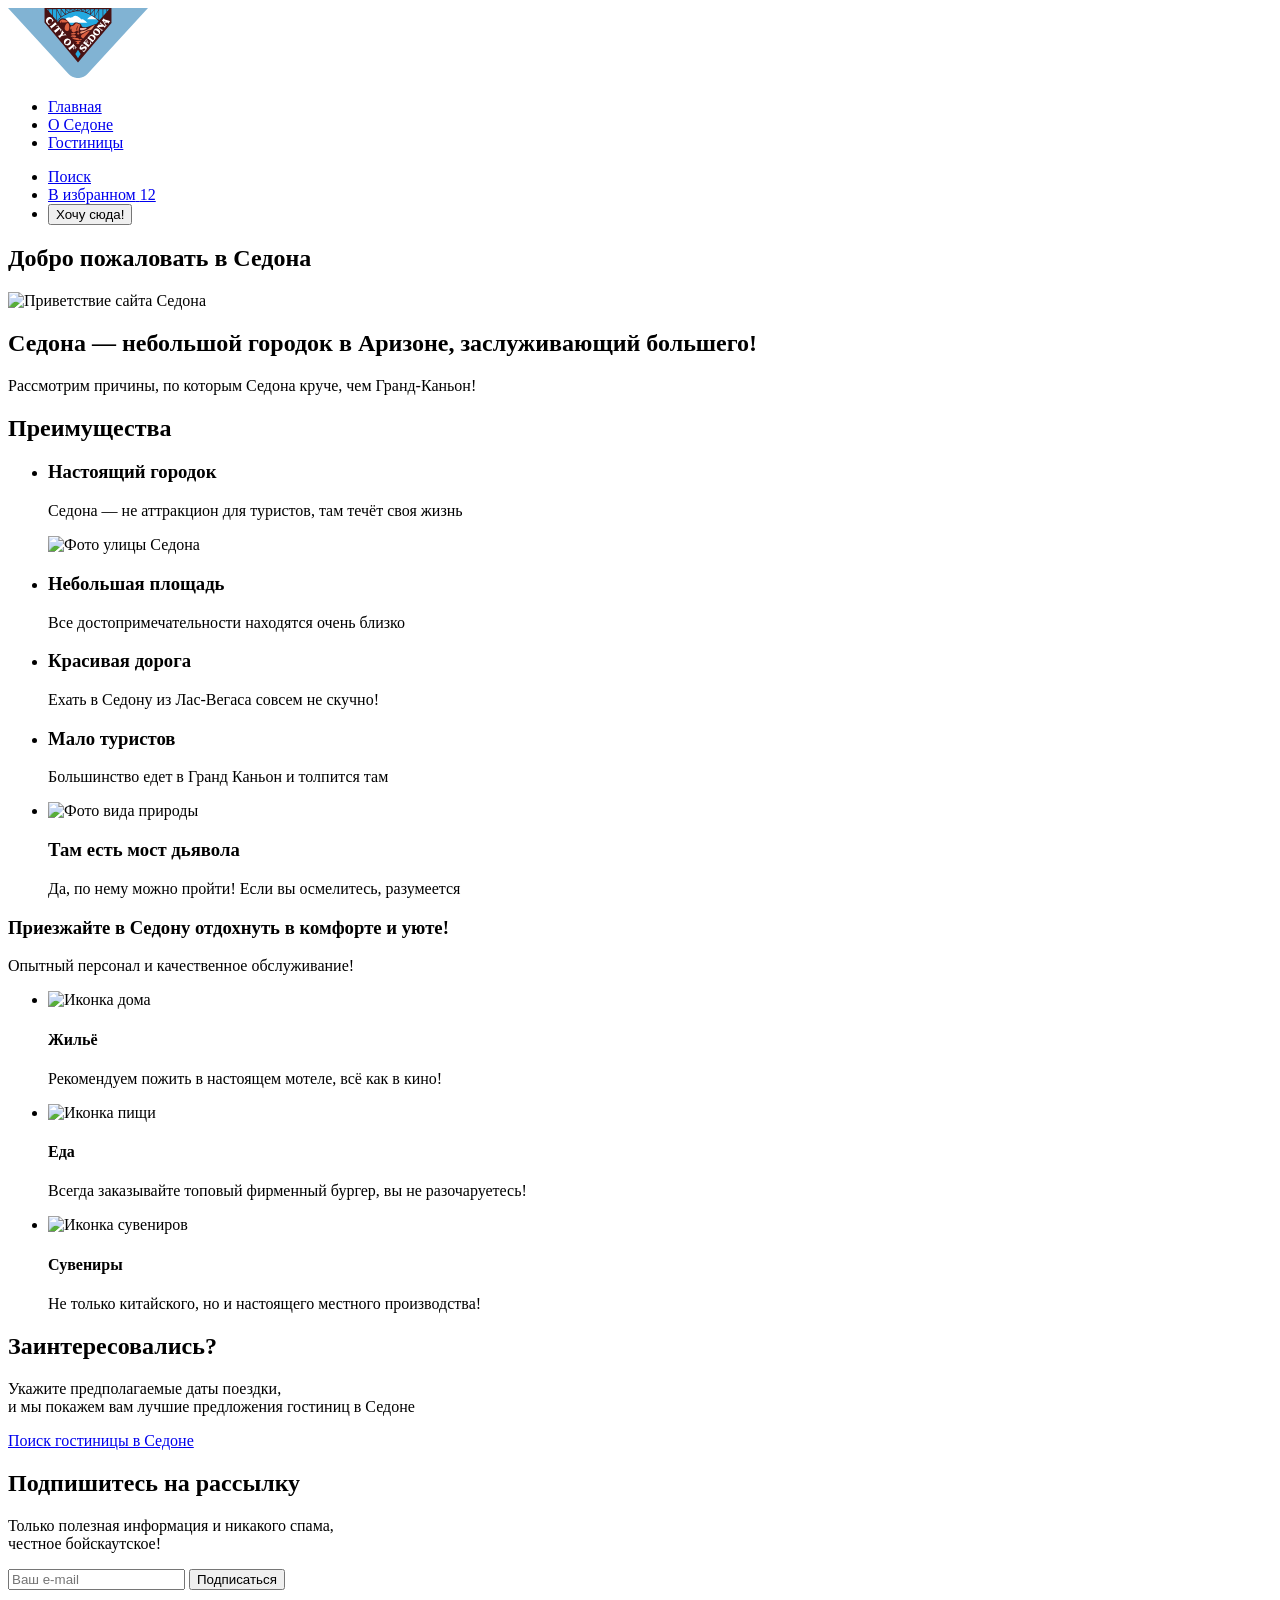
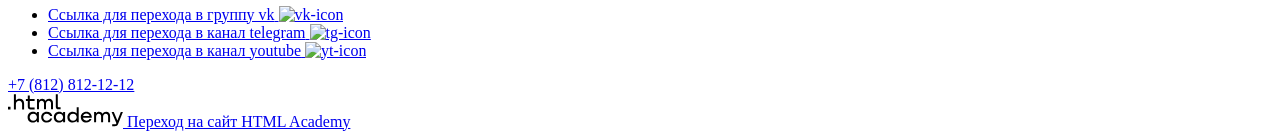
==== commit d38046d3: "Разметка главной страницы" ====
--- a/index.html
+++ b/index.html
@@ -2,11 +2,159 @@
 <html lang="ru">
   <head>
     <meta charset="utf-8">
-    <title>HTML Academy: {{projectTitle}}</title>
+    <title>HTML Academy: Седона</title>
   </head>
   <body>
+    <header class="page-header">
+      <a class="logo-site" href="#">
+        <img src="./images/svg/logo.svg" alt="Логотип Седона">
+      </a>
+      <nav class="navigation">
+        <ul class="navigation-list">
+          <li class="navigation-item"><a class="navigation-link" href="#">Главная</a></li>
+          <li class="navigation-item"><a class="navigation-link" href="#">О Седоне</a></li>
+          <li class="navigation-item"><a class="navigation-link" href="#">Гостиницы</a></li>
+        </ul>
+        <ul class="navigation-list navigation-user">
+          <li class="navigation-item">
+            <a class="navigation-link-user search-icon" href="#">
+              <span class="visually-hidden">Поиск</span>
+            </a>
+          </li>
+          <li class="navigation-item">
+            <a class="navigation-link-user favourite-icon" href="#">
+              <span class="visually-hidden">В избранном</span>
+              <span class="favourite-number">12</span>
+            </a>
+          </li>
+          <li navigation-item>
+            <button class="button-desired" type="button">Хочу сюда!</button>
+          </li>
+        </ul>
+      </nav>
+    </header>
 
-    <p>Репозиторий создан для обучения на профессиональном онлайн‑курсе «<a href="https://htmlacademy.ru/intensive/htmlcss">HTML и CSS. Профессиональная вёрстка сайтов</a>».</p>
+    <main class="main-index">
+      <section class="hero">
+        <h1 class="visually-hidden">Добро пожаловать в Седона</h1>
+        <img class="logo" src="#" alt="Приветствие сайта Седона">
+      </section>
+      <section class="advantages-block">
+        <h2 class="header-block">Седона — небольшой городок в Аризоне, заслуживающий большего!</h2>
+        <p class="description-block">Рассмотрим причины, по которым Седона круче, чем Гранд-Каньон!</p>
+      </section>
 
+      <section class="advantages">
+        <h2 class="visually-hidden">Преимущества</h2>
+        <ul class="advantages-list">
+          <li class="advantages-item pictures">
+            <div class="advantages-text">
+              <h3 class="advantages-heading">Настоящий городок</h3>
+              <p class="description">Седона — не аттракцион для туристов, там течёт своя жизнь</p>
+            </div>
+            <img src="#" alt="Фото улицы Седона">
+          </li>
+          <li class="advantages-item">
+            <h3 class="advantages-heading">Небольшая площадь</h3>
+            <p class="description description-color">Все достопримечательности находятся очень близко</p>
+          </li>
+          <li class="advantages-item light-blue">
+            <h3 class="advantages-heading">Красивая дорога</h3>
+            <p class="description description-color">Ехать в Седону из Лас-Вегаса совсем не скучно!</p>
+          </li>
+          <li class="advantages-item">
+            <h3 class="advantages-heading">Мало туристов</h3>
+            <p class="description description-color">Большинство едет в Гранд Каньон и толпится там</p>
+          </li>
+          <li class="advantages-item  pictures">
+            <img class = "advantages-img" src="№"  alt="Фото вида природы">
+            <div class="advantages-text">
+              <h3 class="advantages-heading">Там есть мост дьявола</h3>
+              <p class="description">Да, по нему можно пройти! Если вы осмелитесь, разумеется</p>
+            </div>
+          </li>
+        </ul>
+      </section>
+      <section class="advantages-block-welcome">
+        <h3 class="header-block-two">Приезжайте в Cедону отдохнуть в комфорте и уюте!</h3>
+        <p class="description-block">Опытный персонал и качественное обслуживание!</p>
+      </section>
+      <section class="service">
+        <ul class="service-list">
+          <li class="service-item light-blue">
+            <div class="service-block">
+              <img src="#" alt="Иконка дома">
+              <h4 class="service-heading">Жильё</h4>
+              <p class="description">Рекомендуем пожить в настоящем мотеле, всё как в кино!</p>
+            </div>
+          </li>
+          <li class="service-item">
+            <div class="service-block">
+              <img src="#" alt="Иконка пищи">
+              <h4 class="service-heading">Еда</h4>
+              <p class="description">Всегда заказывайте топовый фирменный бургер, вы не разочаруетесь!</p>
+            </div>
+          </li>
+          <li class="service-item light-blue">
+            <div class="service-block">
+              <img src="images/icon/gift.svg" alt="Иконка сувениров">
+              <h4 class="service-heading">Сувениры</h4>
+              <p class="description">Не только китайского, но и настоящего местного производства!</p>
+            </div>
+          </li>
+        </ul>
+      </section>
+      <section class="interested">
+        <h2 class="header-block-two">Заинтересовались?</h2>
+        <p class="description-block">Укажите предполагаемые даты поездки,<br> и мы покажем вам лучшие предложения гостиниц в
+          Седоне</p>
+        <a class="button-search" href="#">Поиск гостиницы в Седоне</a>
+      </section>
+      <section class="subscribe sub-img">
+        <div class="subscribe-block">
+          <h2 class="header-block-two">Подпишитесь на рассылку</h2>
+          <p class="description-block">Только полезная информация и никакого спама,<br> честное бойскаутское!</p>
+          <form class="subscribe-form" action="#" method="post">
+            <input class="subscribe-field" type="email" placeholder="Ваш e-mail">
+            <button class="subscribe-button" type="submit">Подписаться</button>
+          </form>
+        </div>
+      </section>
+    </main>
+    
+    <footer class="main-footer">
+      <div class="social-container">
+        <ul class="social-list">
+          <li class="social-item">
+            <a class="social-link" href="https://vk.com/htmlacademy" target="_blank" title="Группа вконтакте htmlacademy">
+              <span class="visually-hidden">Ссылка для перехода в группу vk</span>
+              <img src="#" alt="vk-icon">
+            </a>
+          </li>
+          <li class="social-item">
+            <a class="social-link" href="https://t.me/htmlacademy " target="_blank" title="Телеграм канал htmlacademy">
+              <span class="visually-hidden">Ссылка для перехода в канал telegram</span>
+              <img src="#" alt="tg-icon">
+            </a>
+          </li>
+          <li class="social-item">
+            <a class="social-link" href="https://www.youtube.com/user/htmlacademyru" target="_blank"
+              title="Ютуб канал htmlacademy">
+              <span class="visually-hidden">Ссылка для перехода в канал youtube</span>
+              <img src="#" alt="yt-icon">
+            </a>
+          </li>
+        </ul>
+        <div class="footer-contact-number">
+          <a href="tel:88128121212" class="footer-number">+7 (812) 812-12-12</a>
+        </div>
+        <div class="footer-contact-logo">
+         <a class="page-footer-contact-logo-htmlacademy" href="https://htmlacademy.ru/">
+            <img class="contact-logo" src="images/htmlacademy.svg" width="115" height="33" alt="Логотип htmlacademy">
+            <span class="visually-hidden">Переход на сайт HTML Academy</span>
+         </a>
+       </div>
+      </div>
+    </footer>
   </body>
 </html>
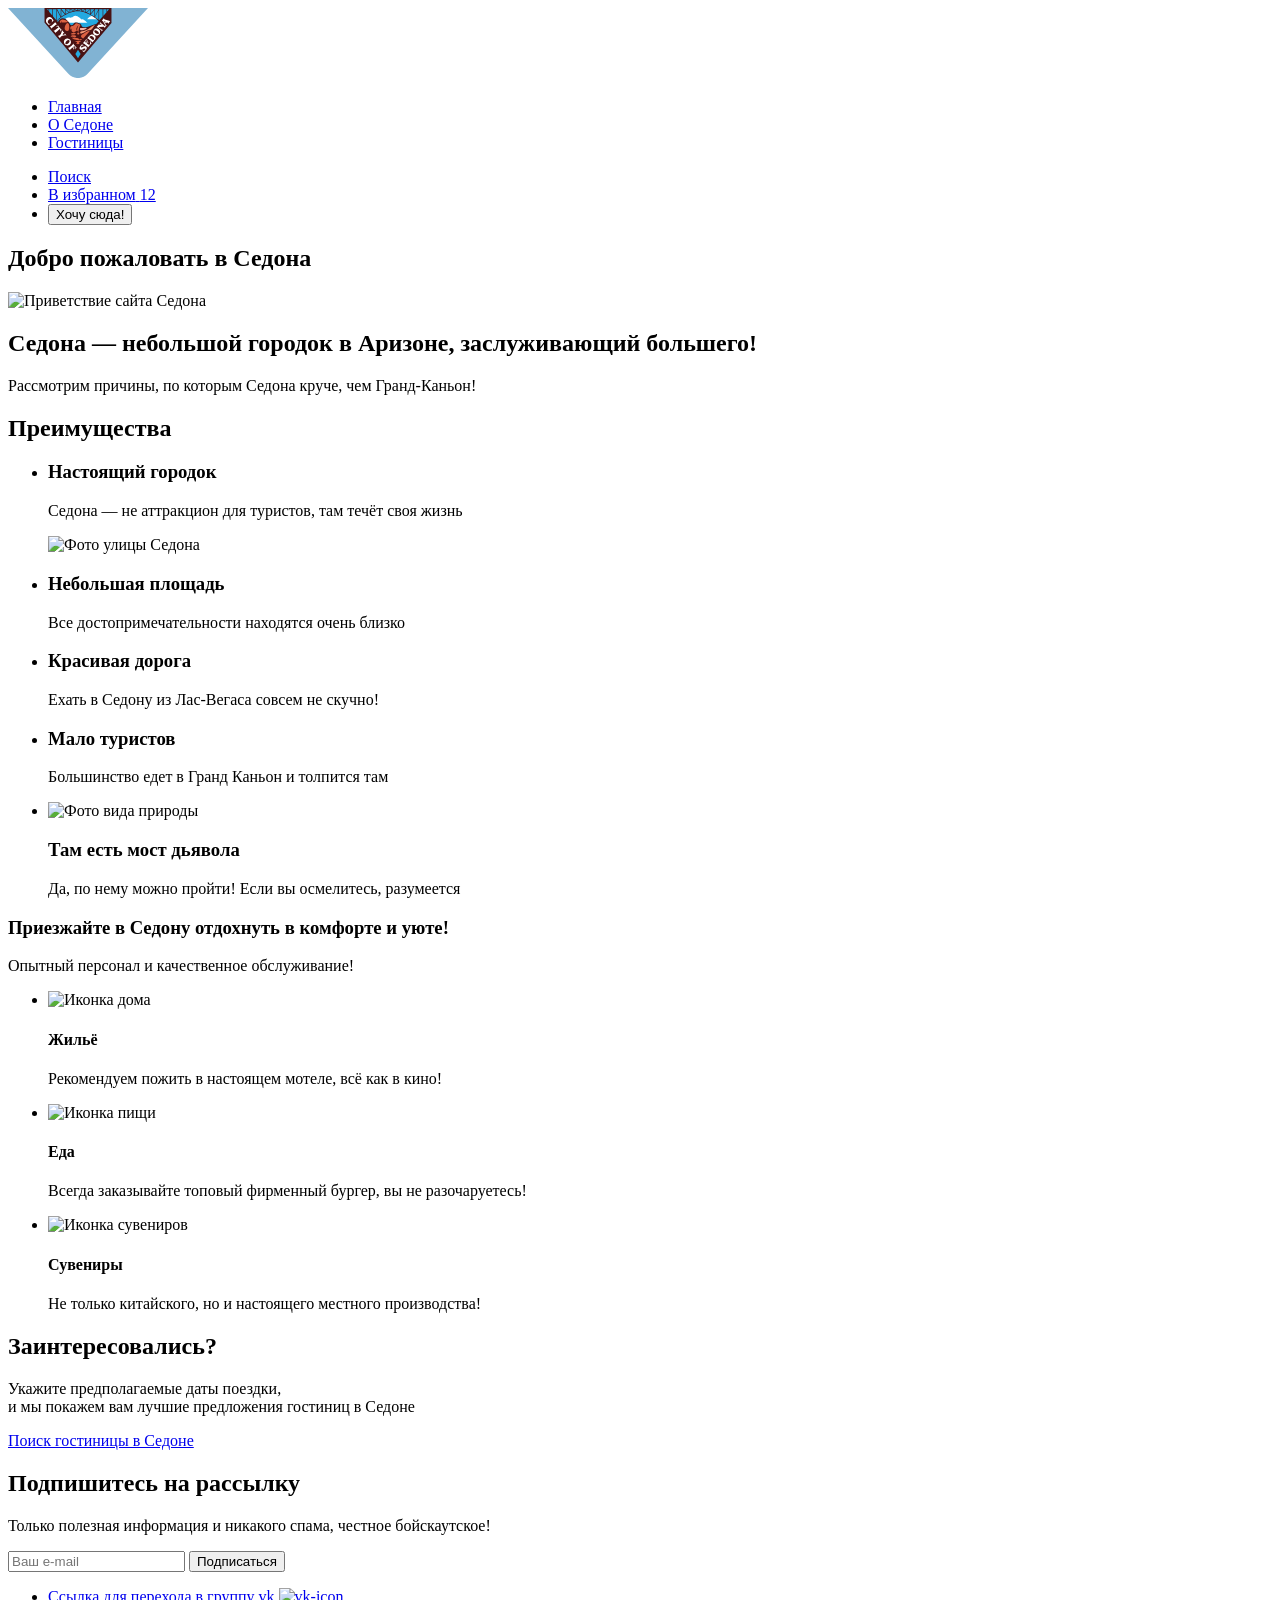
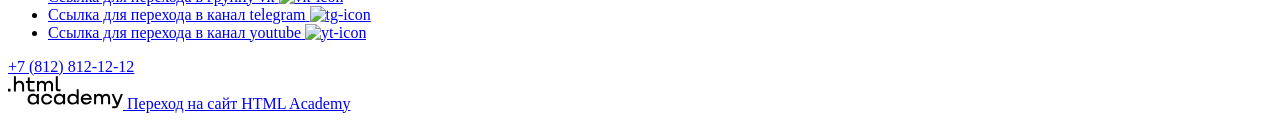
==== commit 42576011: "Разметка страницы  каталога" ====
--- a/index.html
+++ b/index.html
@@ -2,6 +2,7 @@
 <html lang="ru">
   <head>
     <meta charset="utf-8">
+    <meta name="viewport" content="width=device-width, initial-scale=1.0">
     <title>HTML Academy: Седона</title>
   </head>
   <body>
@@ -11,9 +12,9 @@
       </a>
       <nav class="navigation">
         <ul class="navigation-list">
-          <li class="navigation-item"><a class="navigation-link" href="#">Главная</a></li>
+          <li class="navigation-item"><a class="navigation-link" href="./index.html">Главная</a></li>
           <li class="navigation-item"><a class="navigation-link" href="#">О Седоне</a></li>
-          <li class="navigation-item"><a class="navigation-link" href="#">Гостиницы</a></li>
+          <li class="navigation-item"><a class="navigation-link" href="./catalog.html">Гостиницы</a></li>
         </ul>
         <ul class="navigation-list navigation-user">
           <li class="navigation-item">
@@ -108,20 +109,20 @@
         <h2 class="header-block-two">Заинтересовались?</h2>
         <p class="description-block">Укажите предполагаемые даты поездки,<br> и мы покажем вам лучшие предложения гостиниц в
           Седоне</p>
-        <a class="button-search" href="#">Поиск гостиницы в Седоне</a>
+        <a class="button-search" href="./catalog.html">Поиск гостиницы в Седоне</a>
       </section>
       <section class="subscribe sub-img">
         <div class="subscribe-block">
           <h2 class="header-block-two">Подпишитесь на рассылку</h2>
-          <p class="description-block">Только полезная информация и никакого спама,<br> честное бойскаутское!</p>
-          <form class="subscribe-form" action="#" method="post">
-            <input class="subscribe-field" type="email" placeholder="Ваш e-mail">
+          <p class="description-block">Только полезная информация и никакого спама, честное бойскаутское!</p>
+          <form class="subscribe-form" action="https://echo.htmlacademy.ru/" method="post">
+            <input class="subscribe-field" type="email" placeholder="Ваш e-mail" name="email">
             <button class="subscribe-button" type="submit">Подписаться</button>
           </form>
         </div>
       </section>
     </main>
-    
+
     <footer class="main-footer">
       <div class="social-container">
         <ul class="social-list">
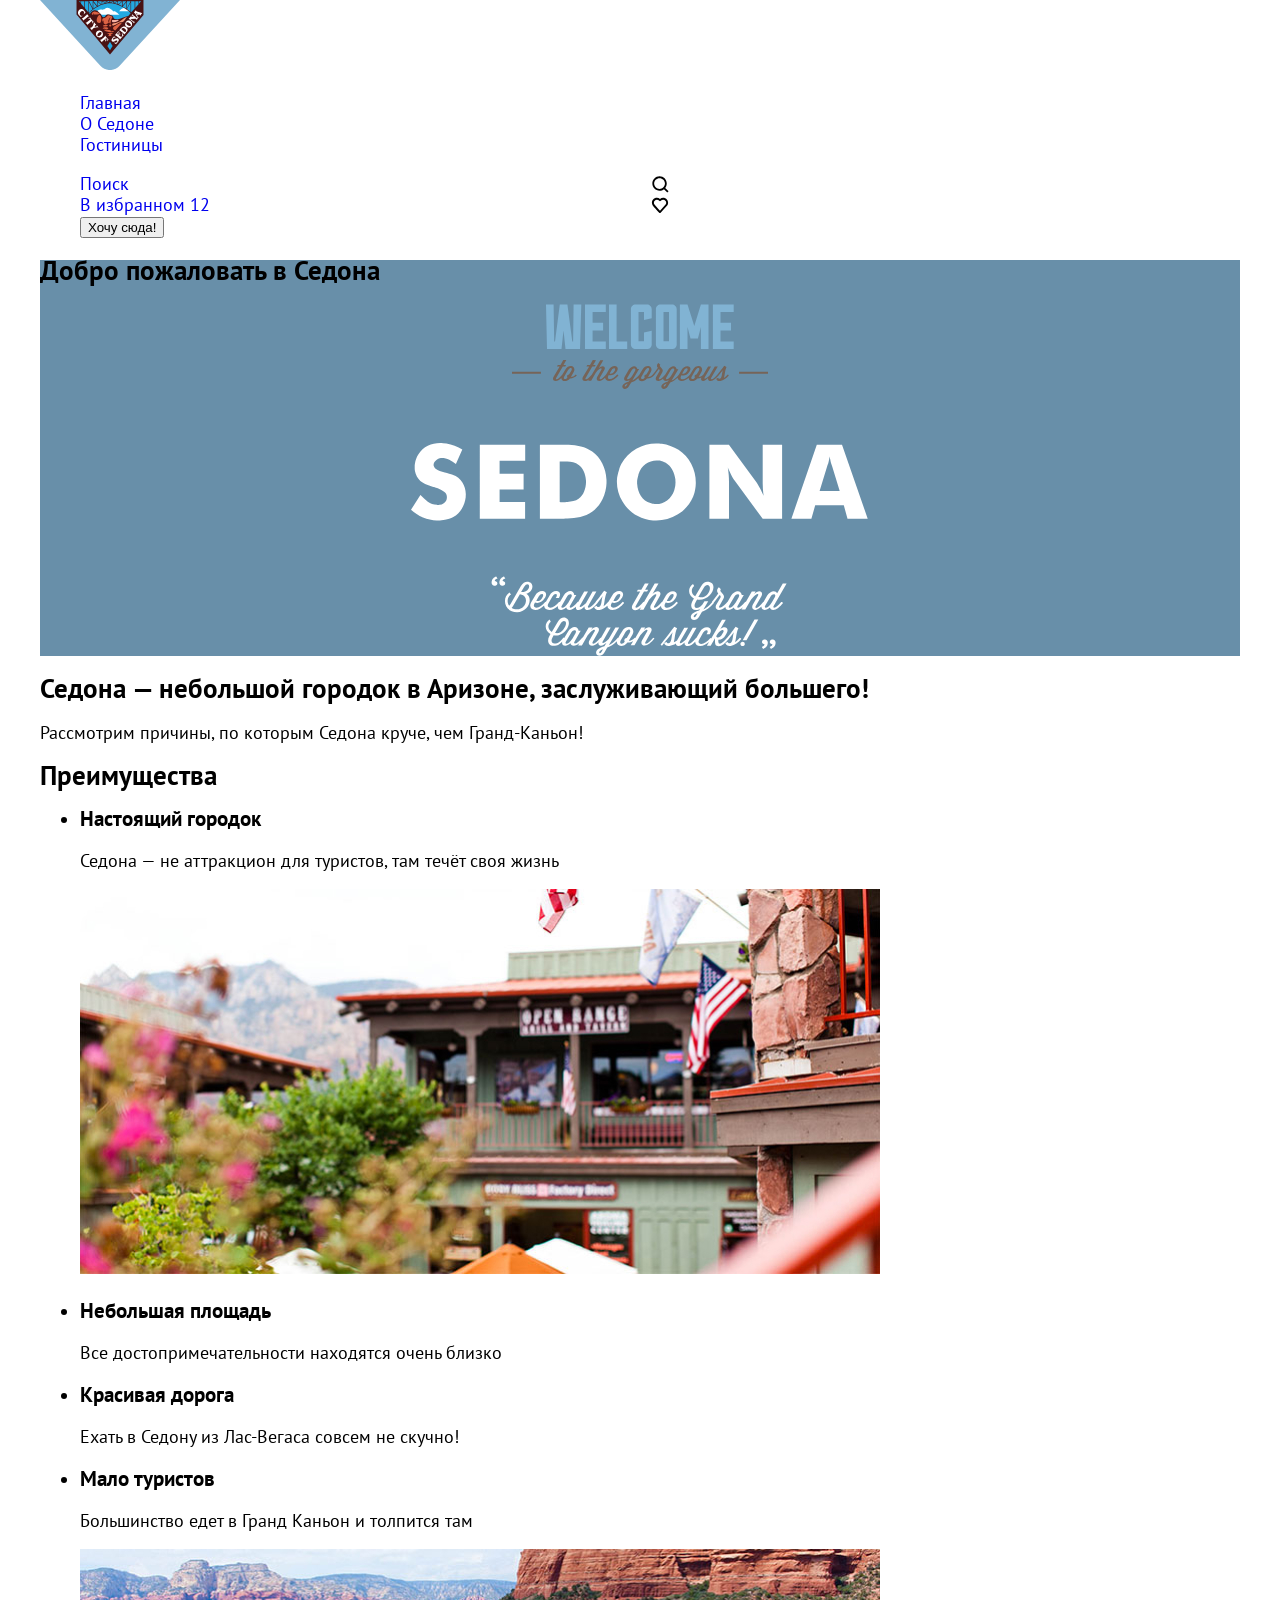
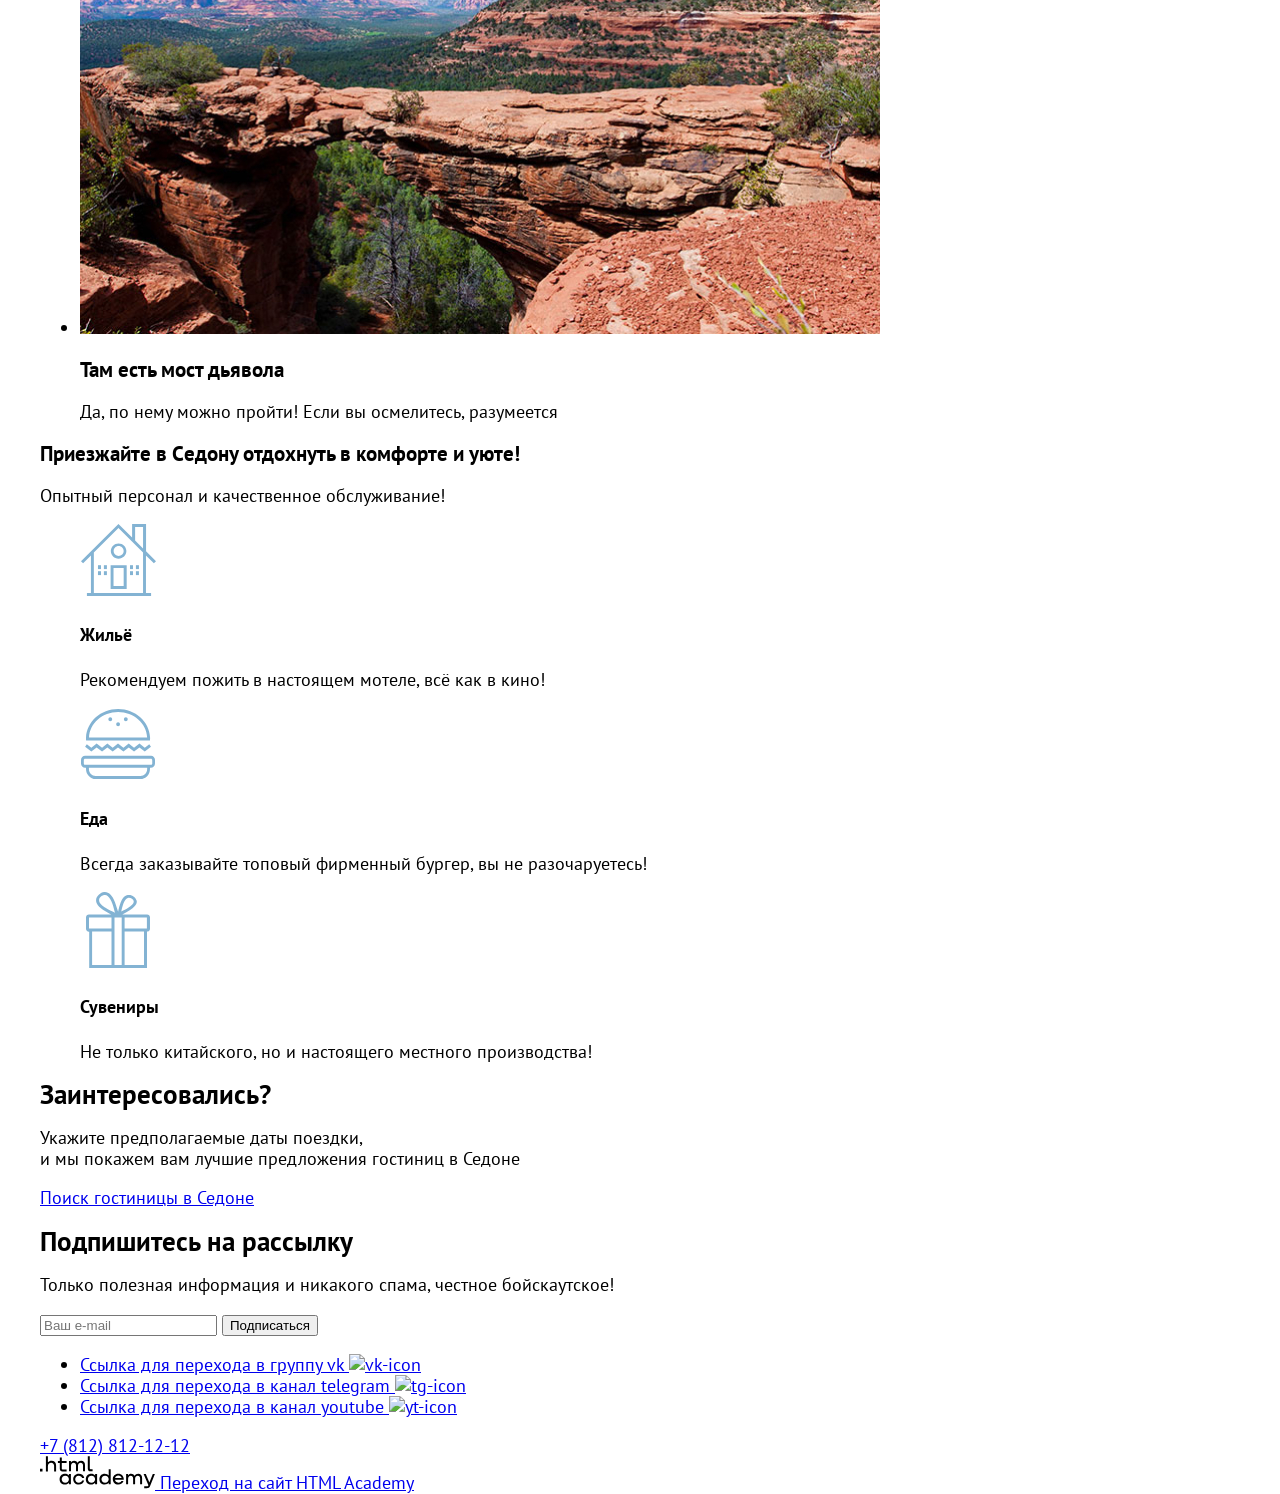
==== commit 289a6472: "Добавлекны изображения на страницы" ====
--- a/index.html
+++ b/index.html
@@ -3,19 +3,29 @@
   <head>
     <meta charset="utf-8">
     <meta name="viewport" content="width=device-width, initial-scale=1.0">
+    <link rel="stylesheet" href="./styles/style.css">
     <title>HTML Academy: Седона</title>
   </head>
   <body>
     <header class="page-header">
-      <a class="logo-site" href="#">
-        <img src="./images/svg/logo.svg" alt="Логотип Седона">
-      </a>
-      <nav class="navigation">
-        <ul class="navigation-list">
-          <li class="navigation-item"><a class="navigation-link" href="./index.html">Главная</a></li>
-          <li class="navigation-item"><a class="navigation-link" href="#">О Седоне</a></li>
-          <li class="navigation-item"><a class="navigation-link" href="./catalog.html">Гостиницы</a></li>
-        </ul>
+      <nav class="nav">
+        <div class="navigation">
+          <a class="logo-site" href="./index.html">
+            <img class="logo-site" width="140" height="70"  src="./images/svg/logo.svg" alt="Логотип сайта Седона">
+          </a>
+          <ul class="navigation-list">
+            <li class="navigation-item">
+              <a class="navigation-link" href="./index.html">Главная</a>
+            </li>
+            <li class="navigation-item">
+              <a class="navigation-link" href="#">О Седоне</a>
+            </li>
+            <li class="navigation-item">
+              <a class="navigation-link" href="./catalog.html">Гостиницы</a>
+            </li>
+          </ul>
+        </div>
+
         <ul class="navigation-list navigation-user">
           <li class="navigation-item">
             <a class="navigation-link-user search-icon" href="#">
@@ -38,7 +48,7 @@
     <main class="main-index">
       <section class="hero">
         <h1 class="visually-hidden">Добро пожаловать в Седона</h1>
-        <img class="logo" src="#" alt="Приветствие сайта Седона">
+        <img class="logo" src="./images/svg/welcome.svg" width="458" height="352" alt="Приветствие сайта Седона">
       </section>
       <section class="advantages-block">
         <h2 class="header-block">Седона — небольшой городок в Аризоне, заслуживающий большего!</h2>
@@ -53,7 +63,7 @@
               <h3 class="advantages-heading">Настоящий городок</h3>
               <p class="description">Седона — не аттракцион для туристов, там течёт своя жизнь</p>
             </div>
-            <img src="#" alt="Фото улицы Седона">
+            <img src="./images/streets.jpg" width="800" height="385"  alt="Фото улицы Седона">
           </li>
           <li class="advantages-item">
             <h3 class="advantages-heading">Небольшая площадь</h3>
@@ -68,7 +78,7 @@
             <p class="description description-color">Большинство едет в Гранд Каньон и толпится там</p>
           </li>
           <li class="advantages-item  pictures">
-            <img class = "advantages-img" src="№"  alt="Фото вида природы">
+            <img class = "advantages-img" src="./images/devil's_Bridge.jpg" width="800" height="385" alt="Фото вида природы">
             <div class="advantages-text">
               <h3 class="advantages-heading">Там есть мост дьявола</h3>
               <p class="description">Да, по нему можно пройти! Если вы осмелитесь, разумеется</p>
@@ -84,21 +94,21 @@
         <ul class="service-list">
           <li class="service-item light-blue">
             <div class="service-block">
-              <img src="#" alt="Иконка дома">
+              <img src="./images/svg/house.svg" alt="Иконка дома">
               <h4 class="service-heading">Жильё</h4>
               <p class="description">Рекомендуем пожить в настоящем мотеле, всё как в кино!</p>
             </div>
           </li>
           <li class="service-item">
             <div class="service-block">
-              <img src="#" alt="Иконка пищи">
+              <img src="./images/svg/food.svg" alt="Иконка пищи">
               <h4 class="service-heading">Еда</h4>
               <p class="description">Всегда заказывайте топовый фирменный бургер, вы не разочаруетесь!</p>
             </div>
           </li>
           <li class="service-item light-blue">
             <div class="service-block">
-              <img src="images/icon/gift.svg" alt="Иконка сувениров">
+              <img src="./images/svg/gift.svg" alt="Иконка сувениров">
               <h4 class="service-heading">Сувениры</h4>
               <p class="description">Не только китайского, но и настоящего местного производства!</p>
             </div>
--- a/styles/style.css
+++ b/styles/style.css
@@ -0,0 +1,72 @@
+/* шрифты */
+
+@font-face {
+  font-family: "PT Sans";
+  font-weight: 400;
+  font-style: normal;
+  src: url("../fonts/ptsans-400.woff2") format("woff2");
+  font-display: swap;
+}
+@font-face {
+  font-family: "PT Sans";
+  font-weight: 700;
+  font-style: normal;
+  src: url("../fonts/ptsans-700.woff2") format("woff2");
+  font-display: swap;
+}
+
+body {
+  width: 1200px;
+  min-height: 100%;
+  margin: 0 auto;
+  font-family: "PT Sans", sans-serif;
+  font-weight: 400;
+  font-size: 18px;
+  line-height: 21px;
+  color: #000000;
+  background-color: #FFFFFF;
+}
+
+/* Шапка */
+
+.navigation-list {
+  list-style-type: none;
+}
+
+.navigation-link{
+  text-decoration: none;
+}
+
+.navigation-link-user {
+  text-decoration: none;
+  background-size: 18px 18px;
+  background-repeat: no-repeat;
+  background-position: center;
+}
+
+.search-icon {
+  background-image: url("../images/svg/search.svg");
+  display: block;
+}
+
+.favourite-icon {
+  background-image: url("../images/svg/heart.svg");
+  display: block;
+}
+
+.hero {
+  background-color: #688fa9;
+}
+
+.logo {
+  display: block;
+  margin: 0 auto;
+}
+
+.service-list {
+  list-style-type: none;
+}
+
+.product-list, .display-list {
+  list-style: none;
+}
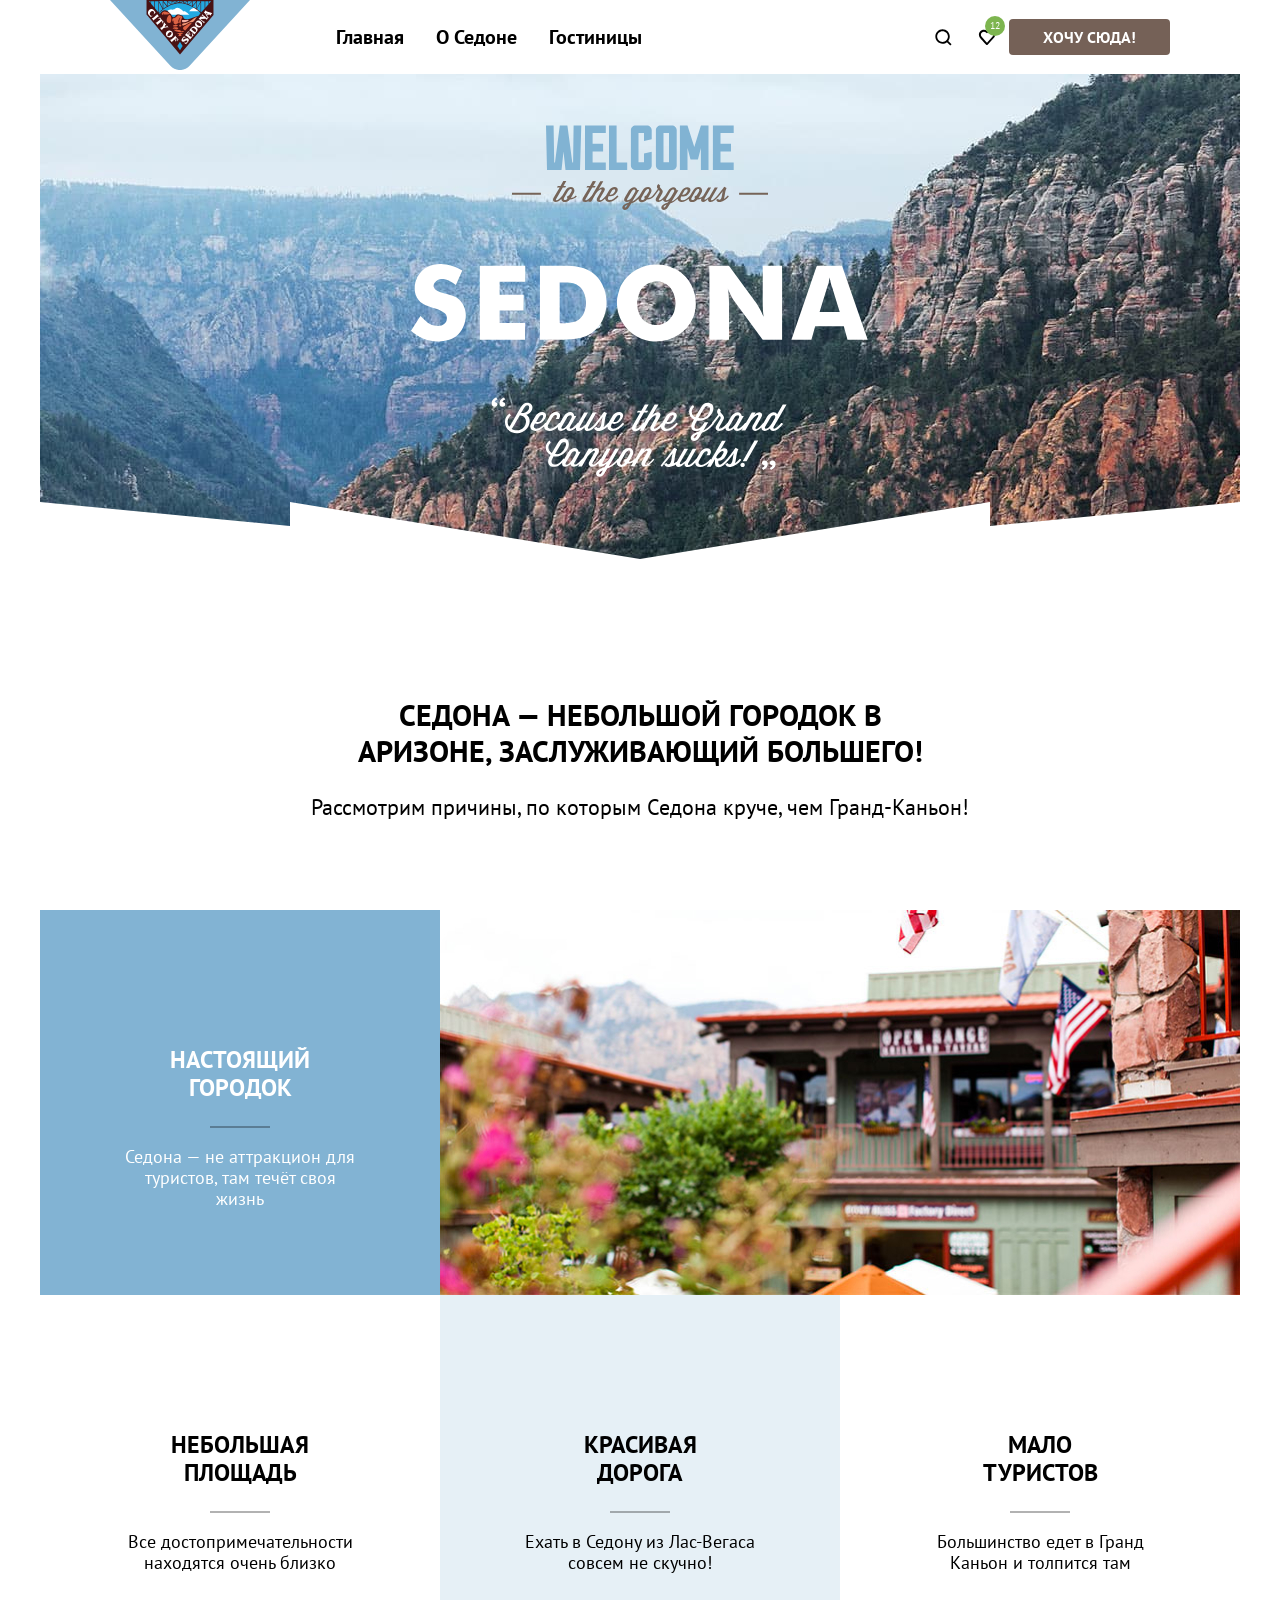
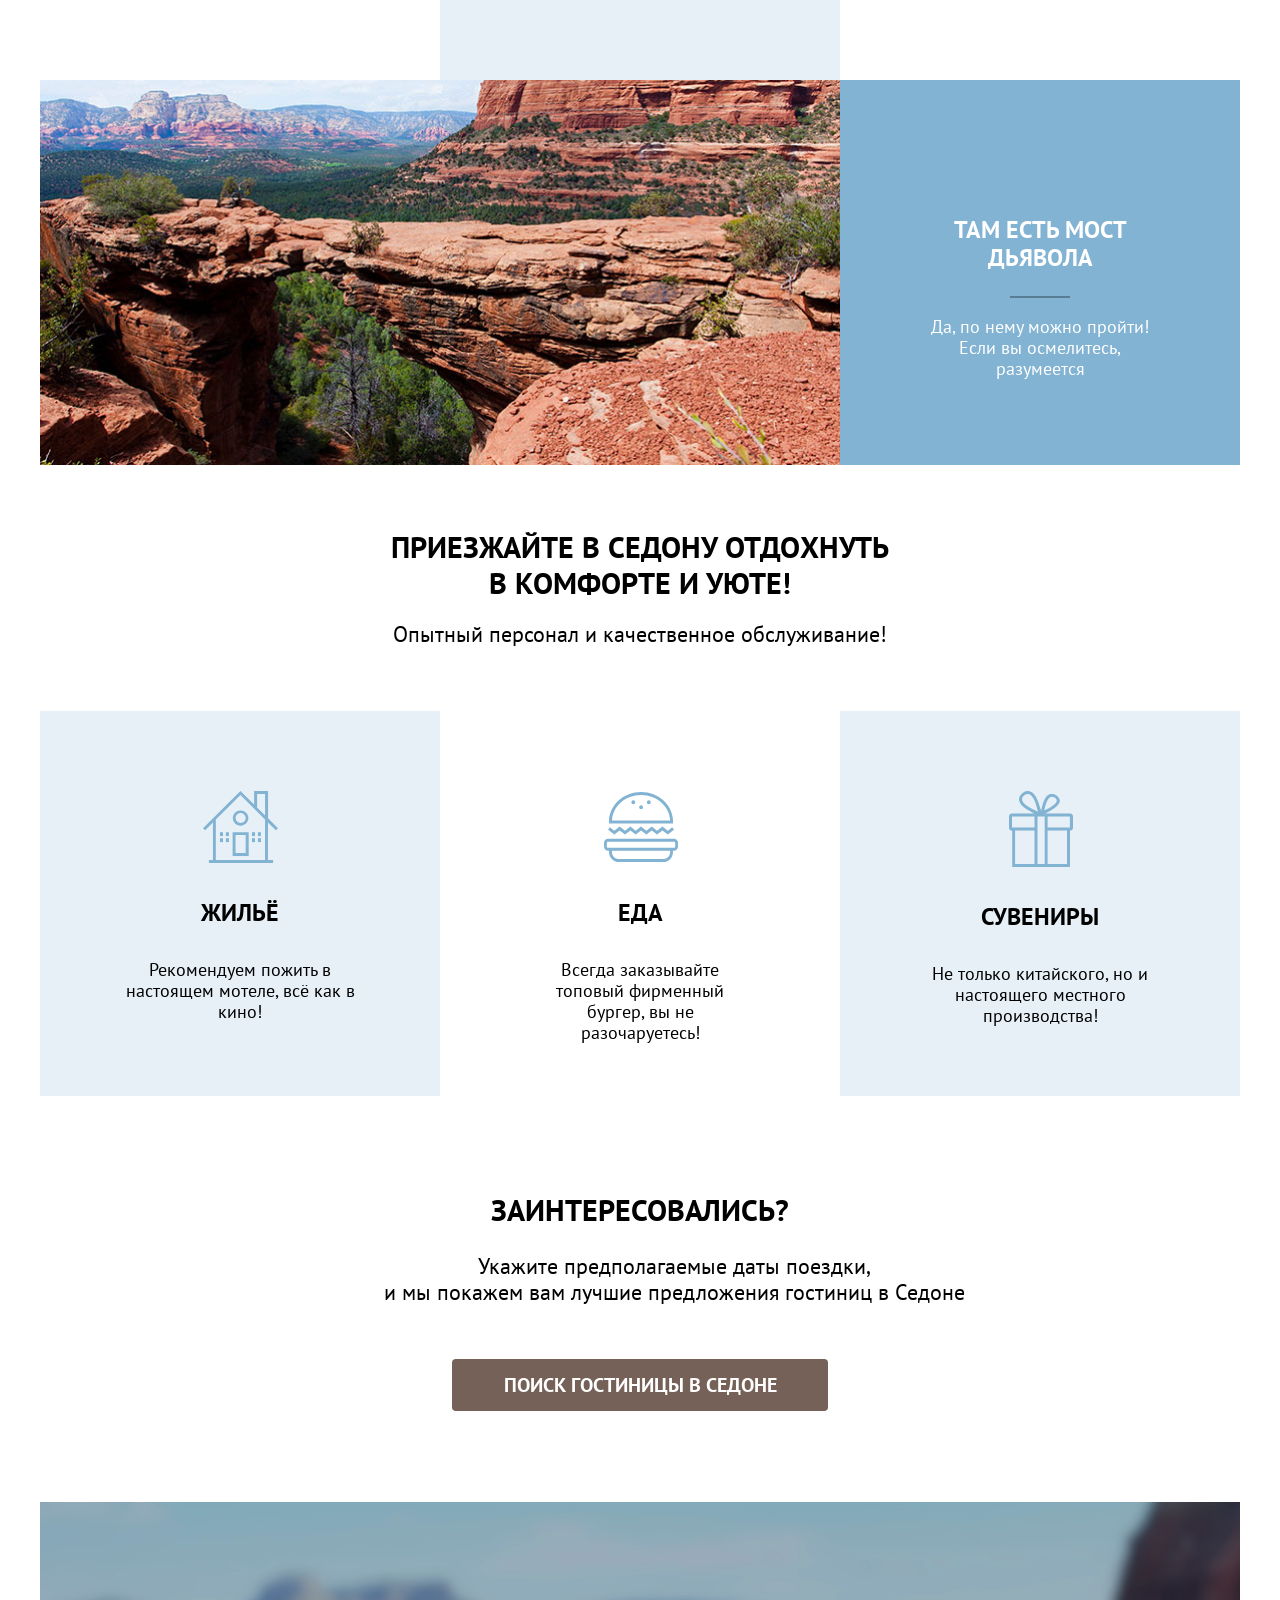
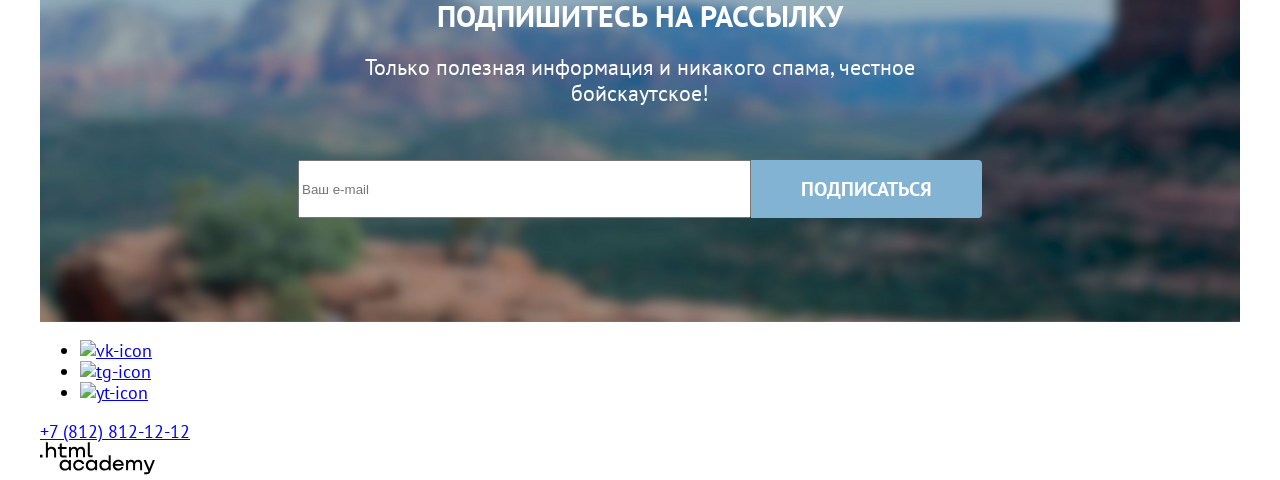
==== commit 241f0fec: "Сетка главной страницы" ====
--- a/index.html
+++ b/index.html
@@ -15,7 +15,7 @@
           </a>
           <ul class="navigation-list">
             <li class="navigation-item">
-              <a class="navigation-link" href="./index.html">Главная</a>
+              <a class="navigation-link current-link" href="./index.html">Главная</a>
             </li>
             <li class="navigation-item">
               <a class="navigation-link" href="#">О Седоне</a>
@@ -42,14 +42,17 @@
             <button class="button-desired" type="button">Хочу сюда!</button>
           </li>
         </ul>
+
       </nav>
     </header>
 
     <main class="main-index">
+
       <section class="hero">
         <h1 class="visually-hidden">Добро пожаловать в Седона</h1>
         <img class="logo" src="./images/svg/welcome.svg" width="458" height="352" alt="Приветствие сайта Седона">
       </section>
+
       <section class="advantages-block">
         <h2 class="header-block">Седона — небольшой городок в Аризоне, заслуживающий большего!</h2>
         <p class="description-block">Рассмотрим причины, по которым Седона круче, чем Гранд-Каньон!</p>
@@ -58,38 +61,51 @@
       <section class="advantages">
         <h2 class="visually-hidden">Преимущества</h2>
         <ul class="advantages-list">
-          <li class="advantages-item pictures">
+          <li class="advantages-item_pictures">
             <div class="advantages-text">
               <h3 class="advantages-heading">Настоящий городок</h3>
+              <div class="divider"></div>
               <p class="description">Седона — не аттракцион для туристов, там течёт своя жизнь</p>
             </div>
             <img src="./images/streets.jpg" width="800" height="385"  alt="Фото улицы Седона">
           </li>
           <li class="advantages-item">
-            <h3 class="advantages-heading">Небольшая площадь</h3>
-            <p class="description description-color">Все достопримечательности находятся очень близко</p>
+            <div class="advantages-text">
+              <h3 class="advantages-heading">Небольшая площадь</h3>
+              <div class="divider"></div>
+              <p class="description description-color">Все достопримечательности находятся очень близко</p>
+            </div>
           </li>
           <li class="advantages-item light-blue">
-            <h3 class="advantages-heading">Красивая дорога</h3>
-            <p class="description description-color">Ехать в Седону из Лас-Вегаса совсем не скучно!</p>
+            <div class="advantages-text">
+              <h3 class="advantages-heading">Красивая <br> дорога</h3>
+              <div class="divider"></div>
+              <p class="description description-color">Ехать в Седону из Лас-Вегаса совсем не скучно!</p>
+            </div>
           </li>
           <li class="advantages-item">
-            <h3 class="advantages-heading">Мало туристов</h3>
-            <p class="description description-color">Большинство едет в Гранд Каньон и толпится там</p>
+            <div class="advantages-text">
+              <h3 class="advantages-heading">Мало <br>туристов</h3>
+              <div class="divider"></div>
+              <p class="description description-color">Большинство едет в Гранд Каньон и толпится там</p>
+            </div>
           </li>
-          <li class="advantages-item  pictures">
+          <li class="advantages-item_pictures">
             <img class = "advantages-img" src="./images/devil's_Bridge.jpg" width="800" height="385" alt="Фото вида природы">
             <div class="advantages-text">
               <h3 class="advantages-heading">Там есть мост дьявола</h3>
+              <div class="divider"></div>
               <p class="description">Да, по нему можно пройти! Если вы осмелитесь, разумеется</p>
             </div>
           </li>
         </ul>
       </section>
+
       <section class="advantages-block-welcome">
         <h3 class="header-block-two">Приезжайте в Cедону отдохнуть в комфорте и уюте!</h3>
         <p class="description-block">Опытный персонал и качественное обслуживание!</p>
       </section>
+
       <section class="service">
         <ul class="service-list">
           <li class="service-item light-blue">
@@ -115,22 +131,26 @@
           </li>
         </ul>
       </section>
-      <section class="interested">
-        <h2 class="header-block-two">Заинтересовались?</h2>
-        <p class="description-block">Укажите предполагаемые даты поездки,<br> и мы покажем вам лучшие предложения гостиниц в
-          Седоне</p>
-        <a class="button-search" href="./catalog.html">Поиск гостиницы в Седоне</a>
-      </section>
+
+        <section class="interested_block">
+          <h2 class="interested-block-two">Заинтересовались?</h2>
+          <p class="description-block">Укажите предполагаемые даты поездки,<br> и мы покажем вам лучшие предложения гостиниц в
+            Седоне</p>
+          <a class="button-search" href="./catalog.html">Поиск гостиницы в Седоне</a>
+        </section>
+
+
       <section class="subscribe sub-img">
         <div class="subscribe-block">
           <h2 class="header-block-two">Подпишитесь на рассылку</h2>
           <p class="description-block">Только полезная информация и никакого спама, честное бойскаутское!</p>
           <form class="subscribe-form" action="https://echo.htmlacademy.ru/" method="post">
-            <input class="subscribe-field" type="email" placeholder="Ваш e-mail" name="email">
+            <input class="subscribe-field" type="email" placeholder="Ваш e-mail" name="email" required>
             <button class="subscribe-button" type="submit">Подписаться</button>
           </form>
         </div>
       </section>
+
     </main>
 
     <footer class="main-footer">
--- a/styles/style.css
+++ b/styles/style.css
@@ -25,19 +25,115 @@
   line-height: 21px;
   color: #000000;
   background-color: #FFFFFF;
-}
-
+  display: flex;
+  flex-direction: column;
+}
+
+.visually-hidden {
+  display: none;
+}
+
+.button-desired {
+  text-align: center;
+  font-family: PT Sans;
+  font-size: 16px;
+  font-style: normal;
+  font-weight: 700;
+  line-height: 20px;
+  text-transform: uppercase;
+  background: #756157;
+  color: #ffffff;
+  padding: 8px 34px;
+  border: none;
+  text-decoration: none;
+  border-radius: 4px;
+}
+
+.button-search {
+  text-align: center;
+  background: #756157;
+  border-radius: 4px;
+  padding: 8px 50px;
+  text-decoration: none;
+  font-weight: 700;
+  font-size: 20px;
+  line-height: 36px;
+  text-transform: uppercase;
+  color: #ffffff;
+  display: block;
+  margin: 54px auto 0;
+  width: 276px;
+}
+
+.subscribe-button {
+  text-align: center;
+  font-family: PT Sans;
+  font-size: 20px;
+  font-style: normal;
+  font-weight: 700;
+  width: 232px;
+  text-decoration: none;
+  text-transform: uppercase;
+  line-height: 36px;
+  padding: 8px 50px;
+  color: #fff;
+  background-color: #82B3D3;
+  border-radius: 0 4px 4px 0;
+  margin: 0;
+  border: none;
+}
 /* Шапка */
+.nav {
+  display: flex;
+  justify-content: space-between;
+  padding: 0 70px;
+}
+
+.navigation {
+  display: flex;
+  text-align: center;
+  gap: 30px;
+}
 
 .navigation-list {
   list-style-type: none;
-}
-
-.navigation-link{
-  text-decoration: none;
-}
+  display: flex;
+  font-weight: 700;
+  font-size: 20px;
+  line-height: 24px;
+  text-align: center;
+  align-items: center;
+  text-transform: capitalize;
+  margin: 0;
+}
+
+.navigation-link {
+  position: relative;
+  color: #000000;
+  text-decoration: none;
+  max-height: 64px;
+  padding: 20px 16px;
+  margin: 0;
+}
+
+/* оставим на попозже */
+/* .current-link::after {
+  position: absolute;
+  content: "";
+  width: 68px;
+  top: 43px;
+  left: 16px;
+  right: 16px;
+  bottom: -1px;
+  height: 2px;
+  background: #756257;
+} */
+
 
 .navigation-link-user {
+  position: relative;
+  height: 64px;
+  width: 44px;
   text-decoration: none;
   background-size: 18px 18px;
   background-repeat: no-repeat;
@@ -54,8 +150,38 @@
   display: block;
 }
 
+.favourite-number {
+  position: absolute;
+  left: 20px;
+  top: 11px;
+  padding: 5px;
+  font-weight: 400;
+  font-size: 10px;
+  font-style: normal;
+  line-height: 10px;
+  color: #ffffff;
+  background-color: #7db54f;
+  border-radius: 10px;
+  max-width: 50px;
+}
+/* Основной блок */
+
+.main-index {
+  /* display: flex;
+  flex-direction: column; */
+  flex-grow: 1;
+}
+
+/* Приветствие */
+
 .hero {
+  background-image: url(../images/svg/curtain.svg),
+                    url(../images/index-background.jpg);
   background-color: #688fa9;
+  background-repeat: no-repeat;
+  background-position: bottom, center;
+  background-size: contain, cover;
+  padding: 51px 0 82px;
 }
 
 .logo {
@@ -63,10 +189,193 @@
   margin: 0 auto;
 }
 
+/*   */
+
+.header-block {
+  font-weight: 700;
+  font-size: 30px;
+  line-height: 36px;
+  text-transform: uppercase;
+  text-align: center;
+  width: 620px;
+  margin: 0 auto;
+  margin-bottom: 25px;
+  margin-top: 69px;
+}
+
+.description-block {
+  width: 660px;
+  margin: 0 auto;
+  text-align: center;
+  font-weight: 400;
+  font-size: 22px;
+  line-height: 26px;
+  margin-bottom: 69px;
+}
+
+.advantages-list {
+  list-style-type: none;
+  margin: 0;
+  padding: 0;
+  display: flex;
+  flex-wrap: wrap;
+}
+
+.advantages-item_pictures {
+  display: flex;
+  height: 385px;
+}
+
+.advantages-item_pictures .advantages-text {
+  background-color: #82b3d3;
+  color: #ffffff;
+}
+
+.advantages-item {
+  width: 400px;
+  height: 385px;
+}
+
+.advantages-text {
+  padding: 112px 85px;
+  text-align: center;
+}
+
+.light-blue {
+  background-color: rgba(131, 179, 211, 0.2);
+}
+
+.advantages-heading {
+  font-weight: 700;
+  font-size: 24px;
+  line-height: 28px;
+  text-transform: uppercase;
+}
+
+.divider {
+  width: 60px;
+  height: 2px;
+  background-color: rgba(0, 0, 0, 0.3);
+  margin: 0 auto;
+}
+
+.description {
+  font-weight: 400;
+  font-size: 18px;
+  line-height: 21px;
+}
+
+/* advantages-block-welcome */
+
+.advantages-block {
+  font-weight: 700;
+  font-size: 30px;
+  line-height: 36px;
+  text-align: center;
+  padding: 69px 270px;
+  margin-bottom: 21px;
+}
+
+.advantages-block-welcome {
+  padding: 64px 0;
+}
+
+.header-block-two {
+  width: 505px;
+  font-weight: 700;
+  font-size: 30px;
+  line-height: 36px;
+  text-transform: uppercase;
+  margin: 0 auto;
+  text-align: center;
+  margin-bottom: 20px;
+}
+
+.description-block {
+  font-weight: 400;
+  font-size: 22px;
+  margin: 0 auto;
+}
+
+/* Сервис */
+
 .service-list {
   list-style-type: none;
-}
-
-.product-list, .display-list {
-  list-style: none;
-}
+  display: flex;
+  margin: 0;
+  padding: 0;
+}
+
+.service-item {
+  width: 400px;
+  height: 385px;
+}
+
+.service-block {
+  padding: 80px 85px;
+  text-align: center;
+}
+
+.service-heading {
+  font-weight: 700;
+  font-size: 24px;
+  line-height: 28px;
+  text-transform: uppercase;
+}
+
+.description {
+  font-weight: 400;
+  font-size: 18px;
+  line-height: 21px;
+}
+
+.interested_block {
+  width: 592px;
+  height: 214px;
+  margin: 96px auto;
+}
+
+.interested-block-two {
+  font-weight: 700;
+  font-size: 30px;
+  line-height: 36px;
+  text-transform: uppercase;
+  text-align: center;
+}
+
+/* Подписи */
+
+.sub-img {
+  background-color: #82B3D3;
+  background-image: url("../images/subscribe.png");
+  background-repeat: no-repeat;
+  background-size: cover;
+}
+
+.subscribe {
+  padding: 96px 258px 104px;
+  text-align: center;
+  color: #ffffff;
+}
+
+.subscribe-block {
+  display: flex;
+  flex-direction: column;
+  align-items: center;
+}
+
+.subscribe-form {
+  display: flex;
+  width: 684px;
+  /* justify-content: center; */
+  margin: 0 auto;
+}
+
+.subscribe-field {
+  width: 452px;
+  height: 52px;
+}
+
+.subscribe .description-block {
+  margin-bottom: 54px;
+}
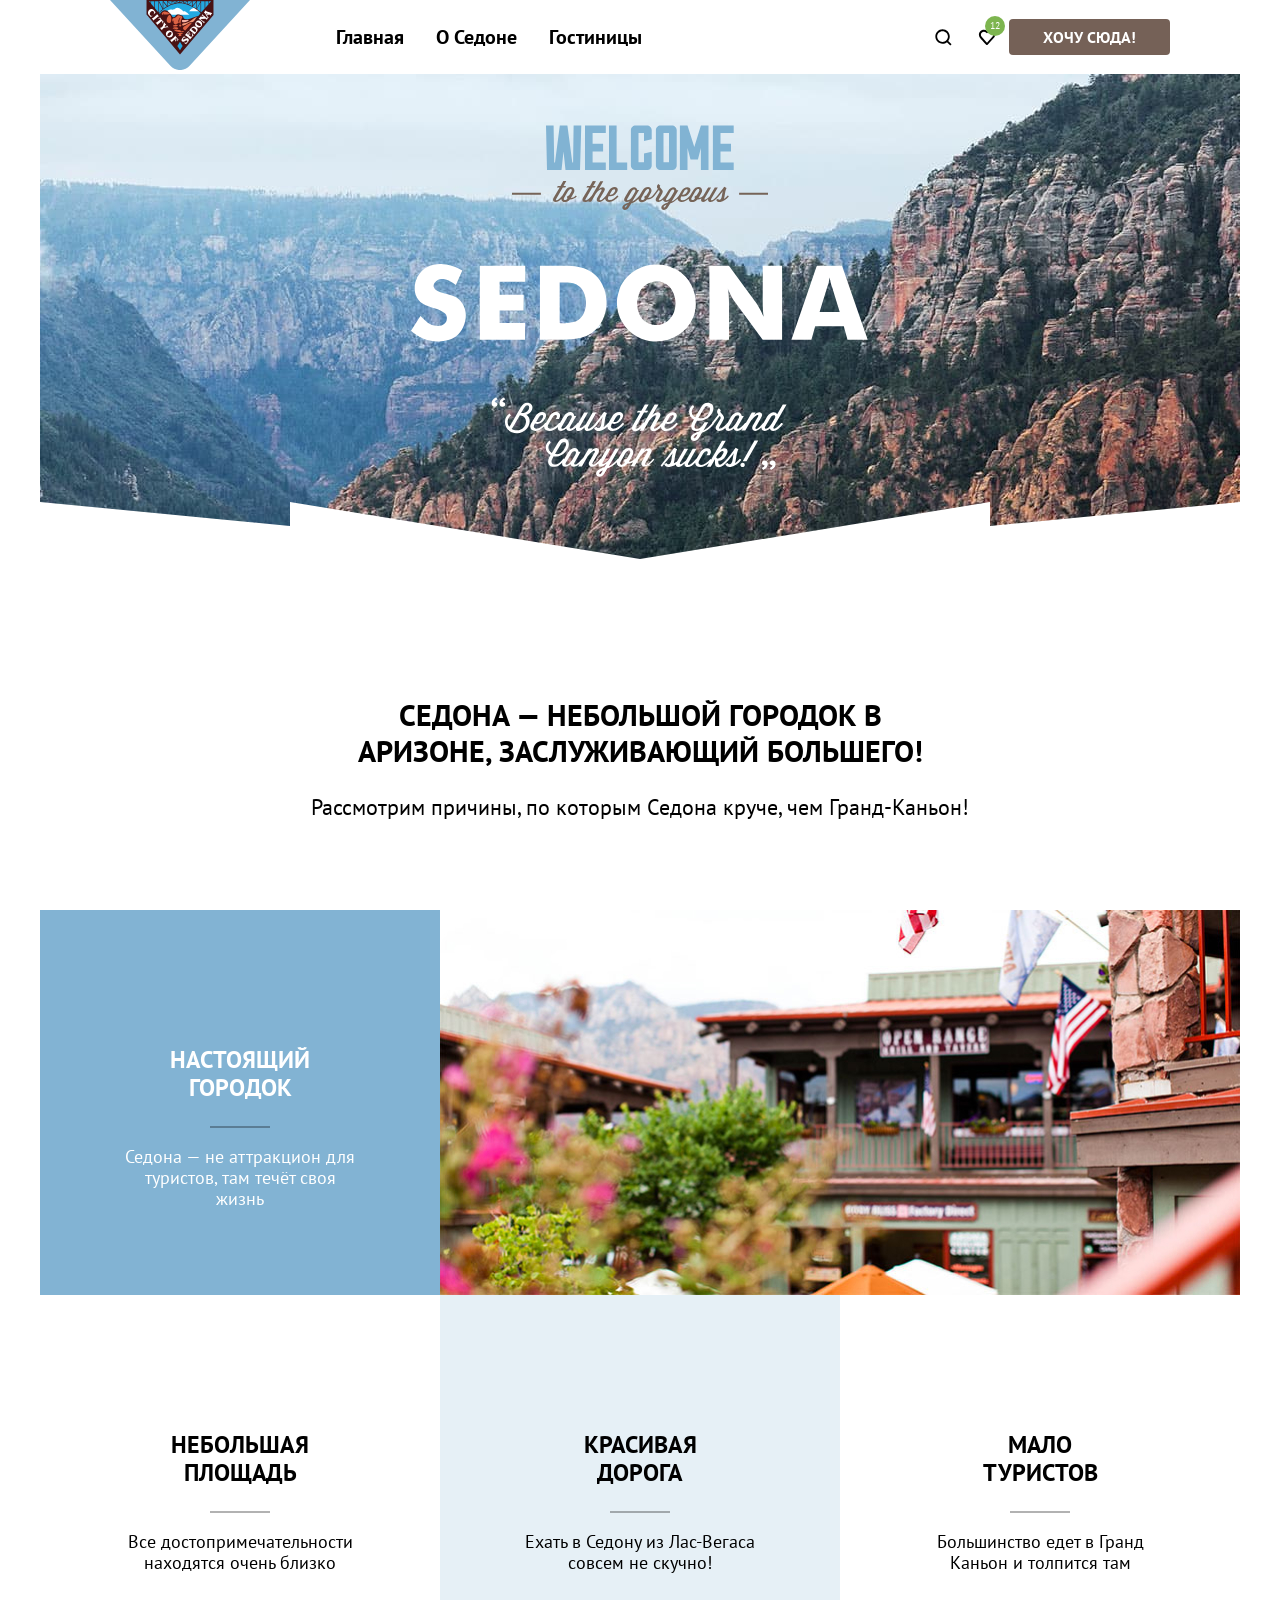
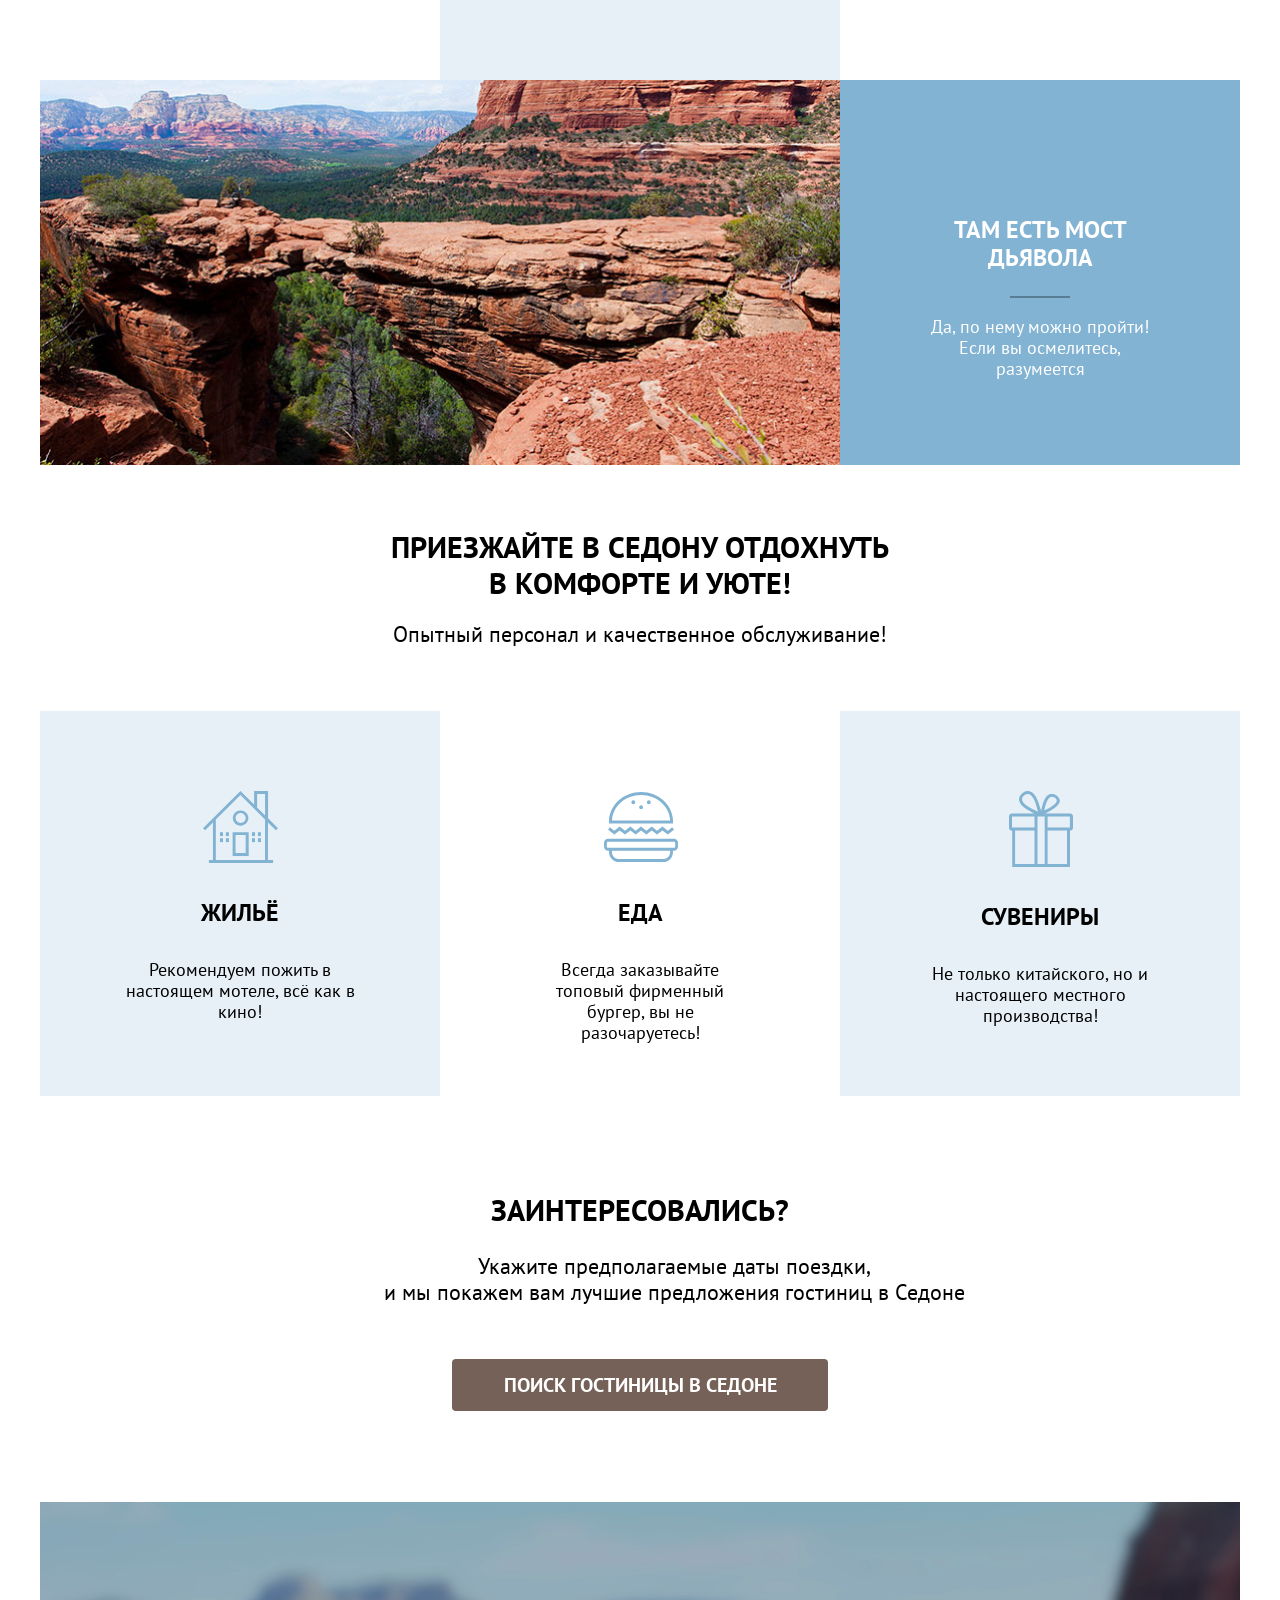
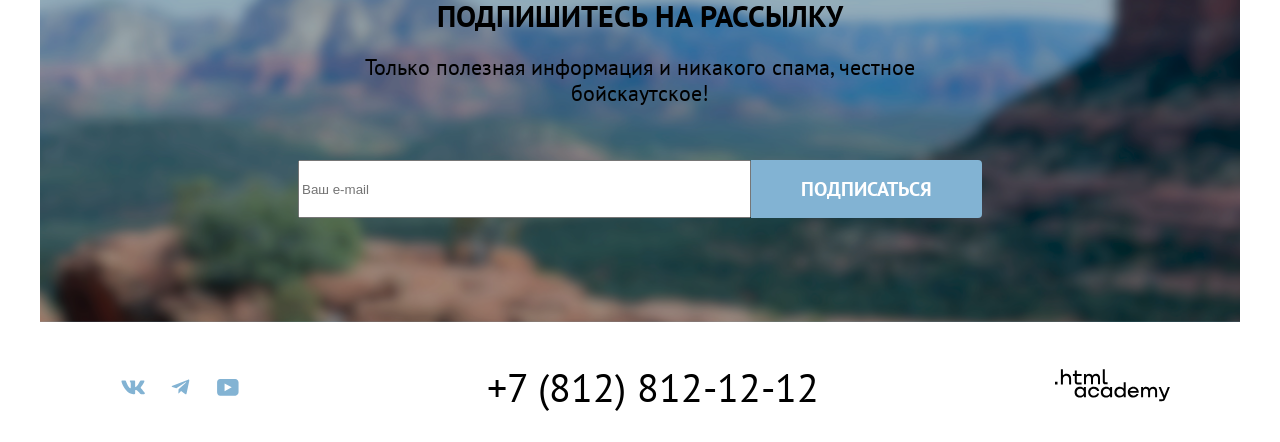
==== commit 2d2b3d6a: "Сетка каталога" ====
--- a/index.html
+++ b/index.html
@@ -159,20 +159,20 @@
           <li class="social-item">
             <a class="social-link" href="https://vk.com/htmlacademy" target="_blank" title="Группа вконтакте htmlacademy">
               <span class="visually-hidden">Ссылка для перехода в группу vk</span>
-              <img src="#" alt="vk-icon">
+              <img src="./images/svg/social-vk.svg" alt="vk-icon">
             </a>
           </li>
           <li class="social-item">
             <a class="social-link" href="https://t.me/htmlacademy " target="_blank" title="Телеграм канал htmlacademy">
               <span class="visually-hidden">Ссылка для перехода в канал telegram</span>
-              <img src="#" alt="tg-icon">
+              <img src="./images/svg/social-telegram.svg" alt="tg-icon">
             </a>
           </li>
           <li class="social-item">
             <a class="social-link" href="https://www.youtube.com/user/htmlacademyru" target="_blank"
               title="Ютуб канал htmlacademy">
               <span class="visually-hidden">Ссылка для перехода в канал youtube</span>
-              <img src="#" alt="yt-icon">
+              <img src="./images/svg/social-youtube.svg" alt="yt-icon">
             </a>
           </li>
         </ul>
--- a/styles/style.css
+++ b/styles/style.css
@@ -355,7 +355,6 @@
 .subscribe {
   padding: 96px 258px 104px;
   text-align: center;
-  color: #ffffff;
 }
 
 .subscribe-block {
@@ -379,3 +378,292 @@
 .subscribe .description-block {
   margin-bottom: 54px;
 }
+/* Футер */
+
+.social-container {
+  width: 1060px;
+  margin: 0 auto;
+  display: flex;
+  justify-content: space-between;
+  align-items: center;
+  height: 50px;
+  padding: 40px 0 30px;
+}
+
+.social-list {
+  margin: 0;
+  padding: 0;
+  list-style-type: none;
+  display: flex;
+  justify-content: center;
+}
+
+.social-link {
+  text-decoration: none;
+}
+
+.social-list img {
+  display: block;
+  width: 47px;
+  height: 40px;
+}
+
+.footer-number {
+  font-size: 40px;
+  line-height: 40px;
+  text-align: center;
+  text-decoration: none;
+  color: inherit;
+}
+
+/* Страница каталога */
+
+.head-main {
+  background-color: #82b3d3;;
+  background-image: url("../images/filter.jpg");
+  background-size: cover;
+  background-repeat: no-repeat;
+  color: #ffffff;
+}
+
+.filter_content {
+  width: 1060px;
+  margin: 0 auto;
+  padding: 35px 70px 70px;
+}
+
+.catalog-title {
+  text-transform: capitalize;
+  font-style: normal;
+  font-weight: 700;
+  font-size: 60px;
+  line-height: 78px;
+  margin: 0;
+  margin-bottom: 8px;
+}
+
+.breadcrumbs {
+  list-style-type: none;
+  padding: 0;
+  margin: 0;
+  display: flex;
+  /* flex-wrap: wrap; */
+  align-items: center;
+  margin-bottom: 40px;
+}
+
+.breadcrumbs-item {
+  position: relative;
+  height: 21px;
+}
+
+.breadcrumbs-link-home {
+  background-image: url("../images/svg/home.svg");
+  width: 15px;
+  background-repeat: no-repeat;
+  background-size: 13px 13px;
+  background-position: center;
+  display: block;
+  padding-bottom: 19px;
+}
+
+.breadcrumbs-link {
+  background-image: url(../images/svg/arrowright.svg);
+  background-repeat: no-repeat;
+  background-size: 11px 11px;
+  background-position: right 106px center;
+  display: block;
+  padding: 0 26px;
+  font-weight: 400;
+  font-size: 16px;
+  line-height: 21px;
+}
+
+.catalog-filter {
+  display: flex;
+  height: 160px;
+}
+
+.catalog-filter-checkbox {
+  border: none;
+  margin: 0 70px 0 0;
+}
+
+.catalog-filter-title {
+  font-weight: 700;
+  font-size: 20px;
+  line-height: 24px;
+  margin-bottom: 32px;
+  padding: 0;
+  text-transform: capitalize;
+}
+
+.catalog-filter-list {
+  list-style-type: none;
+  padding: 0;
+  margin: 0;
+}
+
+.catalog-filter-item {
+  margin-bottom: 16px;
+  height: 23px;
+}
+
+.catalog-checked {
+  background-image: url(../images/svg/checkboxlike.svg);
+  background-repeat: no-repeat;
+  background-size: 20px 20px;
+  background-position: left 0 center;
+}
+
+.catalog-check {
+  background-image: url(../images/svg/checkbox.svg);
+  background-repeat: no-repeat;
+  background-size: 20px 20px;
+  background-position: left 0 center;
+}
+
+.filter-label {
+  font-weight: 400;
+  font-size: 18px;
+  line-height: 23px;
+  margin-left: 36px;
+}
+
+.catalog-filter-radio {
+  border: none;
+  margin: 0 140px 0 0;
+  padding: 0;
+}
+
+.catalog-radios {
+  background-image: url(../images/svg/radiolike.svg);
+  background-size: 20px 20px;
+  background-repeat: no-repeat;
+  background-position: left 0 center;
+}
+
+.catalog-radio {
+  background-image: url(../images/svg/radio.svg);
+  background-size: 20px 20px;
+  background-repeat: no-repeat;
+  background-position: left 0 center;
+}
+
+/* catalog-filter-price разберем позже */
+
+.catalog-submit {
+  font-weight: 400;
+  font-size: 16px;
+  line-height: 20px;
+  text-transform: uppercase;
+  margin: 56px 0 32px 0;
+  padding: 8px 50px;
+  color: #fff;
+  background-color: #82B3D3;
+  border-radius: 4px;
+  border: 0;
+}
+
+.catalog-reset {
+  font-size: 16px;
+  line-height: 20px;
+  font-style: normal;
+  text-transform: uppercase;
+  margin: 0;
+  padding: 8px 50px;
+  border: 0;
+  color: #fff;
+  background-color: rgba(131, 179, 211, 0);
+}
+
+/* Показ поиска */
+
+.inner-search {
+  width: 1060px;
+  margin: 0 auto;
+}
+
+.search {
+  display: flex;
+  justify-content: space-between;
+  align-items: center;
+}
+
+.found-hotel {
+  font-weight: 700;
+  font-size: 30px;
+  line-height: 36px;
+  text-transform: uppercase;
+  color: #000000;
+  margin: 0;
+}
+
+/* Селектор и фильтры позже */
+
+/* Продукция */
+.product {
+  display: flex;
+  flex-direction: row;
+  flex-wrap: wrap;
+}
+
+
+/* Пагинация */
+
+.pagination-block {
+  margin-bottom: 60px;
+}
+
+.pagination {
+  display: flex;
+  gap: 8px;
+  list-style-type: none;
+  margin: 0;
+  padding: 0;
+}
+
+.pagination-item {
+  min-width: 60px;
+  text-align: center;
+}
+
+.pagination-link-current {
+  display: block;
+  background-color: #f2f2f2;
+  color: #000000;
+  text-decoration: none;
+  border-radius: 4px;
+  font-weight: 700;
+  font-size: 20px;
+  line-height: 36px;
+  padding: 12px 10px;
+  text-align: center;
+}
+
+.pagination-link {
+  text-decoration: none;
+  background: #82b3d3;
+  border-radius: 4px;
+  font-style: normal;
+  font-weight: 700;
+  font-size: 20px;
+  line-height: 36px;
+  color: #ffffff;
+  display: block;
+  padding: 12px 10px;
+}
+
+.pagination-link-next {
+  background-color: transparent;
+  color: #000000;
+  text-decoration: none;
+  border-radius: 4px;
+  font-style: normal;
+  font-weight: 700;
+  font-size: 20px;
+  line-height: 36px;
+  display: block;
+  padding: 12px 10px;
+  text-align: center;
+}
